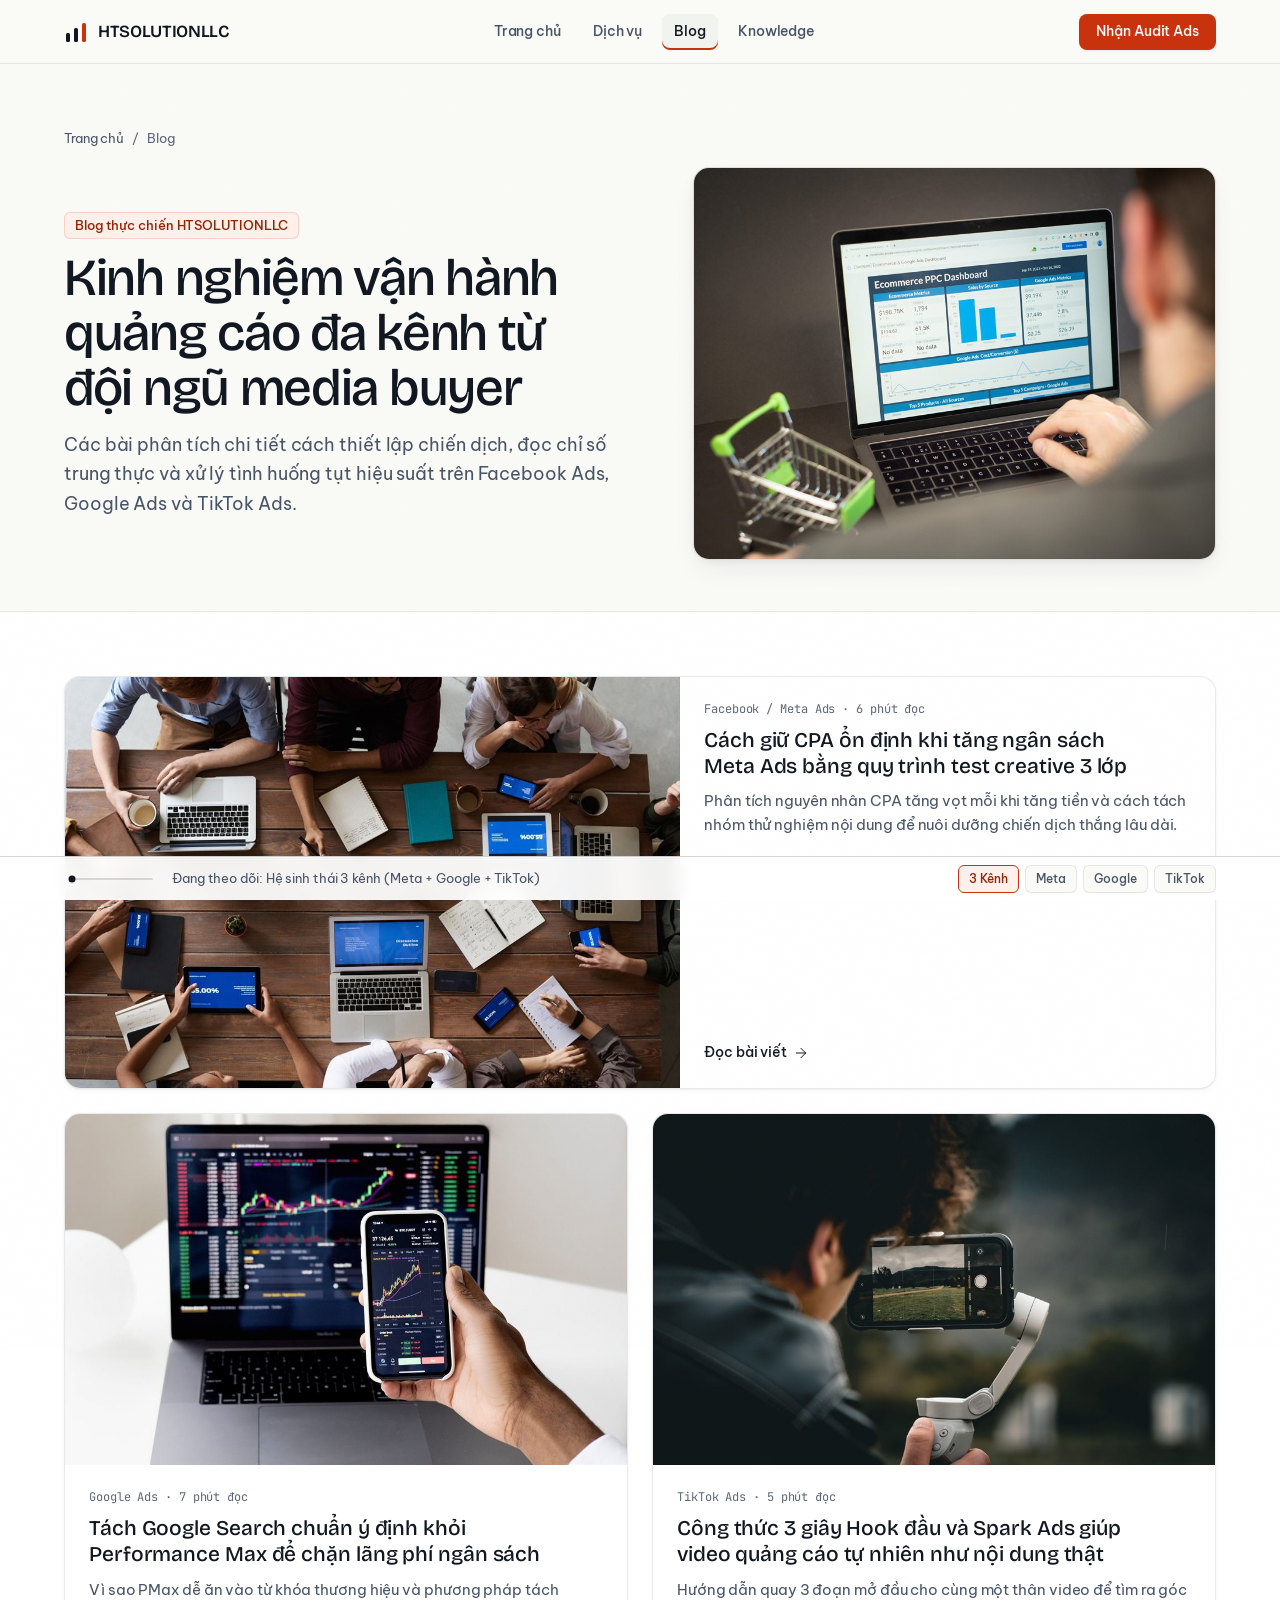
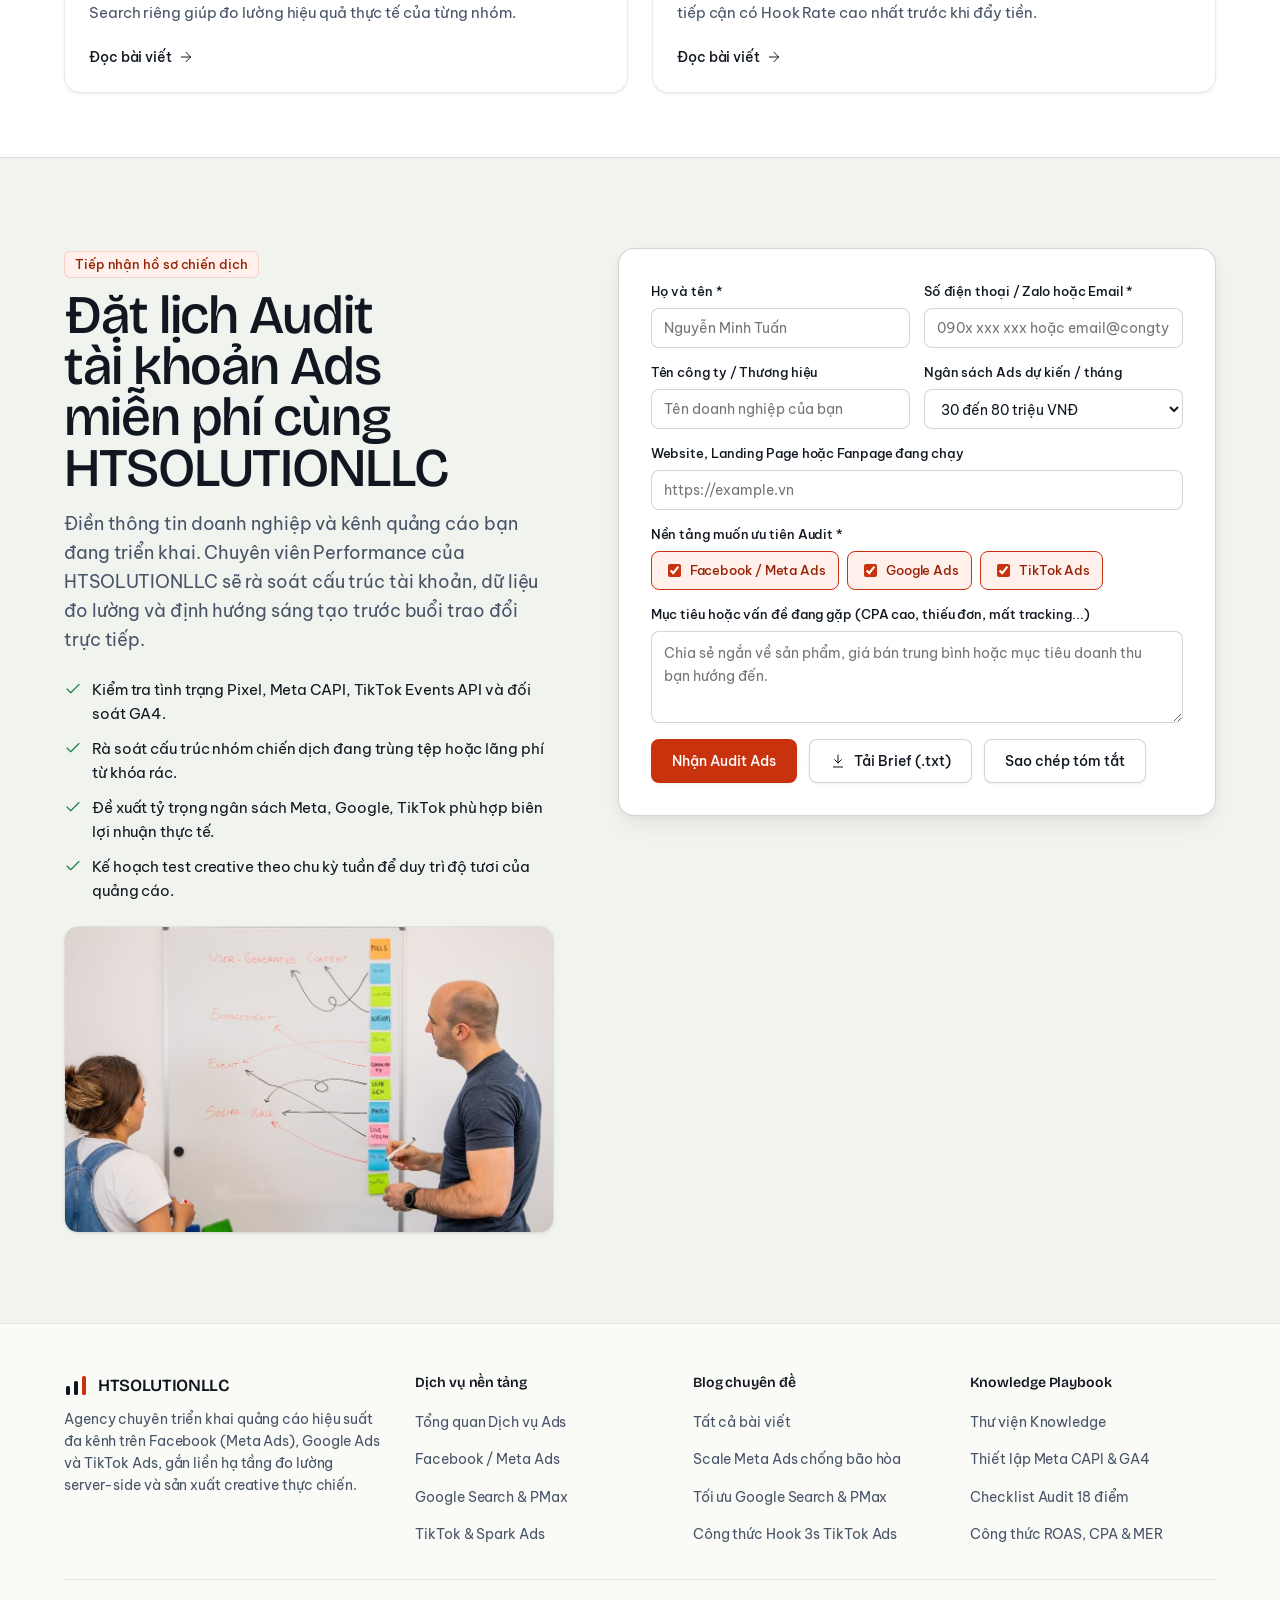
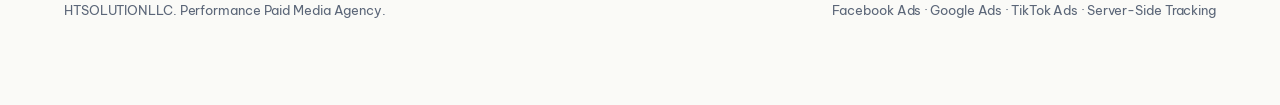
==== blog/index.html @ 50bec296 "htsolution" ====
<!doctype html>
<html lang="vi" data-root="..">
<head>
  <meta charset="utf-8">
  <meta name="viewport" content="width=device-width, initial-scale=1, viewport-fit=cover">
  <title>Blog Chiến Lược Facebook, Google & TikTok Ads | HTSOLUTIONLLC</title>
  <meta name="description" content="Bài viết thực chiến từ đội ngũ HTSOLUTIONLLC về scale Meta Ads, tối ưu Google Search/PMax và xây dựng video TikTok Ads.">
  <link rel="icon" href="data:image/svg+xml,<svg xmlns='http://www.w3.org/2000/svg' viewBox='0 0 32 32'><rect width='32' height='32' rx='7' fill='%23FAFAF7'/><rect x='6' y='17' width='4' height='9' rx='1.5' fill='%23101720'/><rect x='14' y='11' width='4' height='15' rx='1.5' fill='%23101720'/><rect x='22' y='6' width='4' height='20' rx='1.5' fill='%23C8330D'/></svg>">
  <link rel="preconnect" href="https://fonts.googleapis.com">
  <link rel="preconnect" href="https://fonts.gstatic.com" crossorigin>
  <link href="https://fonts.googleapis.com/css2?family=Be+Vietnam+Pro:wght@400;500;600&family=Bricolage+Grotesque:wght@500;600&family=JetBrains+Mono:wght@400;500&display=swap" rel="stylesheet">
  <link rel="stylesheet" href="../assets/css/scrollcraft.css">
  <link rel="stylesheet" href="../assets/css/site.css">
</head>
<body>

<span data-sc-progress aria-hidden="true"></span>
<div class="sc-grain" aria-hidden="true"></div>

<header class="ht-nav">
  <div class="ht-nav__inner">
    <a class="ht-brand" href="../index.html">
      <svg class="ht-brand__mark" viewBox="0 0 24 24" fill="none" aria-hidden="true">
        <rect x="2" y="13" width="4" height="9" rx="1.5" fill="#101720"/>
        <rect x="10" y="8" width="4" height="14" rx="1.5" fill="#101720"/>
        <rect x="18" y="3" width="4" height="19" rx="1.5" fill="#C8330D"/>
      </svg>
      <span>HTSOLUTIONLLC</span>
    </a>

    <nav aria-label="Điều hướng chính">
      <ul class="ht-nav__links">
        <li><a class="ht-nav__link" href="../index.html">Trang chủ</a></li>
        <li><a class="ht-nav__link" href="../dich-vu/index.html">Dịch vụ</a></li>
        <li><a class="ht-nav__link" href="../blog/index.html" aria-current="page">Blog</a></li>
        <li><a class="ht-nav__link" href="../knowledge/index.html">Knowledge</a></li>
      </ul>
    </nav>

    <div class="ht-nav__actions">
      <a class="ht-btn ht-btn--primary ht-btn--sm" href="#lead-form">Nhận Audit Ads</a>
      <button type="button" class="ht-nav__toggle" aria-label="Mở menu điều hướng" aria-expanded="false" aria-controls="ht-mobile-drawer">
        <svg width="18" height="18" viewBox="0 0 24 24" fill="none" stroke="currentColor" stroke-width="1.5" stroke-linecap="round" stroke-linejoin="round" aria-hidden="true"><path d="M4 7h16"/><path d="M4 12h16"/><path d="M4 17h16"/></svg>
      </button>
    </div>
  </div>
</header>

<div id="ht-mobile-drawer" class="ht-mobile-drawer" aria-label="Menu di động">
  <ul class="ht-mobile-drawer__list">
    <li><a href="../index.html">Trang chủ</a></li>
      <li><a href="../dich-vu/index.html">Dịch vụ</a></li>
      <li><a href="../blog/index.html" aria-current="page">Blog</a></li>
      <li><a href="../knowledge/index.html">Knowledge</a></li>
  </ul>
  <a class="ht-btn ht-btn--primary" style="width:100%" href="#lead-form">Nhận Audit Ads</a>
</div>
<main id="top">

  <section class="ht-sub-hero">
    <div class="sc-wrap">
      <nav class="ht-breadcrumbs" aria-label="Breadcrumb">
        <a href="../index.html">Trang chủ</a>
        <span>/</span>
        <span>Blog</span>
      </nav>
      <div class="ht-sub-hero__grid">
        <div>
          <span class="ht-kicker">Blog thực chiến HTSOLUTIONLLC</span>
          <h1>Kinh nghiệm vận hành quảng cáo đa kênh từ đội ngũ media buyer</h1>
          <p class="sc-body">
            Các bài phân tích chi tiết cách thiết lập chiến dịch, đọc chỉ số trung thực và xử lý tình huống tụt hiệu suất trên Facebook Ads, Google Ads và TikTok Ads.
          </p>
        </div>
        <div class="ht-figure__frame">
          <img src="../assets/images/ecommerce-growth.jpg" width="1000" height="667" alt="Góc nhìn qua vai chuyên viên đang xem báo cáo Ecommerce PPC Dashboard trên laptop cạnh mô hình xe đẩy" >
        </div>
      </div>
    </div>
  </section>

  <section class="ht-article-wrap">
    <div class="sc-wrap">
      <div class="ht-hub-grid" data-sc-in>
        <a class="ht-hub-card ht-hub-card--wide" href="../blog/scale-meta-ads-chong-bao-hoa-creative/index.html">
          <div class="ht-hub-card__media"><img src="../assets/images/blog-meta-scale.jpg" width="1000" height="668" alt="Góc nhìn từ trên cao đội ngũ digital marketing làm việc trên laptop, máy tính bảng và điện thoại" loading="lazy"></div>
          <div class="ht-hub-card__body">
            <span class="ht-meta">Facebook / Meta Ads · 6 phút đọc</span>
            <h2>Cách giữ CPA ổn định khi tăng ngân sách Meta Ads bằng quy trình test creative 3 lớp</h2>
            <p>Phân tích nguyên nhân CPA tăng vọt mỗi khi tăng tiền và cách tách nhóm thử nghiệm nội dung để nuôi dưỡng chiến dịch thắng lâu dài.</p>
            <span class="ht-rail__go">Đọc bài viết <svg width="16" height="16" viewBox="0 0 24 24" fill="none" stroke="currentColor" stroke-width="1.5" stroke-linecap="round" stroke-linejoin="round" aria-hidden="true"><path d="M5 12h14"/><path d="m12 5 7 7-7 7"/></svg></span>
          </div>
        </a>

        <a class="ht-hub-card" href="../blog/toi-uu-google-search-pmax-cho-doanh-nghiep/index.html">
          <div class="ht-hub-card__media"><img src="../assets/images/blog-google-pmax.jpg" width="1000" height="632" alt="Bàn làm việc trắng với MacBook Pro và điện thoại hiển thị đồng bộ biểu đồ hiệu suất" loading="lazy"></div>
          <div class="ht-hub-card__body">
            <span class="ht-meta">Google Ads · 7 phút đọc</span>
            <h3>Tách Google Search chuẩn ý định khỏi Performance Max để chặn lãng phí ngân sách</h3>
            <p>Vì sao PMax dễ ăn vào từ khóa thương hiệu và phương pháp tách Search riêng giúp đo lường hiệu quả thực tế của từng nhóm.</p>
            <span class="ht-rail__go">Đọc bài viết <svg width="16" height="16" viewBox="0 0 24 24" fill="none" stroke="currentColor" stroke-width="1.5" stroke-linecap="round" stroke-linejoin="round" aria-hidden="true"><path d="M5 12h14"/><path d="m12 5 7 7-7 7"/></svg></span>
          </div>
        </a>

        <a class="ht-hub-card" href="../blog/tiktok-ads-3-giay-hook-va-spark-ads/index.html">
          <div class="ht-hub-card__media"><img src="../assets/images/blog-tiktok-hook.jpg" width="1000" height="563" alt="Cảnh quay cận qua vai nhà sáng tạo đang ghi hình bằng điện thoại gắn trên gimbal cầm tay" loading="lazy"></div>
          <div class="ht-hub-card__body">
            <span class="ht-meta">TikTok Ads · 5 phút đọc</span>
            <h3>Công thức 3 giây Hook đầu và Spark Ads giúp video quảng cáo tự nhiên như nội dung thật</h3>
            <p>Hướng dẫn quay 3 đoạn mở đầu cho cùng một thân video để tìm ra góc tiếp cận có Hook Rate cao nhất trước khi đẩy tiền.</p>
            <span class="ht-rail__go">Đọc bài viết <svg width="16" height="16" viewBox="0 0 24 24" fill="none" stroke="currentColor" stroke-width="1.5" stroke-linecap="round" stroke-linejoin="round" aria-hidden="true"><path d="M5 12h14"/><path d="m12 5 7 7-7 7"/></svg></span>
          </div>
        </a>
      </div>
    </div>
  </section>

<section id="lead-form" class="ht-lead-section">
  <div class="sc-wrap ht-lead-grid">
    <div data-sc-in>
      <span class="ht-kicker">Tiếp nhận hồ sơ chiến dịch</span>
      <h2 class="sc-display sc-display--md" style="margin-top:12px;">Đặt lịch Audit tài khoản Ads miễn phí cùng HTSOLUTIONLLC</h2>
      <p class="sc-body" style="margin-top:14px;">
        Điền thông tin doanh nghiệp và kênh quảng cáo bạn đang triển khai. Chuyên viên Performance của HTSOLUTIONLLC sẽ rà soát cấu trúc tài khoản, dữ liệu đo lường và định hướng sáng tạo trước buổi trao đổi trực tiếp.
      </p>

      <ul class="ht-lead-checklist">
        <li><svg width="18" height="18" viewBox="0 0 24 24" fill="none" stroke="currentColor" stroke-width="1.5" stroke-linecap="round" stroke-linejoin="round" aria-hidden="true"><path d="M20 6 9 17l-5-5"/></svg><span>Kiểm tra tình trạng Pixel, Meta CAPI, TikTok Events API và đối soát GA4.</span></li>
        <li><svg width="18" height="18" viewBox="0 0 24 24" fill="none" stroke="currentColor" stroke-width="1.5" stroke-linecap="round" stroke-linejoin="round" aria-hidden="true"><path d="M20 6 9 17l-5-5"/></svg><span>Rà soát cấu trúc nhóm chiến dịch đang trùng tệp hoặc lãng phí từ khóa rác.</span></li>
        <li><svg width="18" height="18" viewBox="0 0 24 24" fill="none" stroke="currentColor" stroke-width="1.5" stroke-linecap="round" stroke-linejoin="round" aria-hidden="true"><path d="M20 6 9 17l-5-5"/></svg><span>Đề xuất tỷ trọng ngân sách Meta, Google, TikTok phù hợp biên lợi nhuận thực tế.</span></li>
        <li><svg width="18" height="18" viewBox="0 0 24 24" fill="none" stroke="currentColor" stroke-width="1.5" stroke-linecap="round" stroke-linejoin="round" aria-hidden="true"><path d="M20 6 9 17l-5-5"/></svg><span>Kế hoạch test creative theo chu kỳ tuần để duy trì độ tươi của quảng cáo.</span></li>
      </ul>

      <figure class="ht-lead-photo" style="margin:0;">
        <img src="../assets/images/strategy-whiteboard.jpg" width="1000" height="667" alt="Hai chiến lược gia đang sắp xếp phễu nội dung và quy trình mạng xã hội bằng giấy ghi chú trên bảng trắng" loading="lazy">
      </figure>
    </div>

    <div class="ht-form-card" data-sc-in>
      <form id="ht-lead-form-el" action="#lead-form" method="POST" novalidate>
        <div class="ht-form-grid">
          <div class="ht-field">
            <label for="lead-name">Họ và tên *</label>
            <input class="ht-input" id="lead-name" name="name" type="text" autocomplete="name" required placeholder="Nguyễn Minh Tuấn">
          </div>
          <div class="ht-field">
            <label for="lead-contact">Số điện thoại / Zalo hoặc Email *</label>
            <input class="ht-input" id="lead-contact" name="contact" type="text" required placeholder="090x xxx xxx hoặc email@congty.vn">
          </div>
          <div class="ht-field">
            <label for="lead-company">Tên công ty / Thương hiệu</label>
            <input class="ht-input" id="lead-company" name="company" type="text" autocomplete="organization" placeholder="Tên doanh nghiệp của bạn">
          </div>
          <div class="ht-field">
            <label for="lead-budget">Ngân sách Ads dự kiến / tháng</label>
            <select class="ht-select" id="lead-budget" name="budget">
              <option value="15-30">15 đến 30 triệu VNĐ</option>
              <option value="30-80" selected>30 đến 80 triệu VNĐ</option>
              <option value="80-200">80 đến 200 triệu VNĐ</option>
              <option value="200+">Trên 200 triệu VNĐ</option>
            </select>
          </div>
          <div class="ht-field ht-form-full">
            <label for="lead-url">Website, Landing Page hoặc Fanpage đang chạy</label>
            <input class="ht-input" id="lead-url" name="url" type="url" placeholder="https://example.vn">
          </div>
          <div class="ht-field ht-form-full">
            <label>Nền tảng muốn ưu tiên Audit *</label>
            <div class="ht-check-group">
              <label class="ht-chip-check"><input type="checkbox" name="channels" value="meta" checked> Facebook / Meta Ads</label>
              <label class="ht-chip-check"><input type="checkbox" name="channels" value="google" checked> Google Ads</label>
              <label class="ht-chip-check"><input type="checkbox" name="channels" value="tiktok" checked> TikTok Ads</label>
            </div>
          </div>
          <div class="ht-field ht-form-full">
            <label for="lead-notes">Mục tiêu hoặc vấn đề đang gặp (CPA cao, thiếu đơn, mất tracking...)</label>
            <textarea class="ht-textarea" id="lead-notes" name="notes" placeholder="Chia sẻ ngắn về sản phẩm, giá bán trung bình hoặc mục tiêu doanh thu bạn hướng đến."></textarea>
          </div>
        </div>

        <div class="ht-form-actions">
          <button type="submit" class="ht-btn ht-btn--primary">Nhận Audit Ads</button>
          <button type="button" id="ht-download-brief" class="ht-btn ht-btn--secondary" hidden><svg width="16" height="16" viewBox="0 0 24 24" fill="none" stroke="currentColor" stroke-width="1.5" stroke-linecap="round" stroke-linejoin="round" aria-hidden="true"><path d="M12 3v12"/><path d="m7 10 5 5 5-5"/><path d="M5 21h14"/></svg> Tải Brief (.txt)</button>
          <button type="button" id="ht-copy-brief" class="ht-btn ht-btn--secondary" hidden>Sao chép tóm tắt</button>
        </div>

        <div id="ht-lead-status" class="ht-form-status" role="status" aria-live="polite"></div>
      </form>
    </div>
  </div>
</section>
</main>

<footer class="ht-footer">
  <div class="sc-wrap">
    <div class="ht-footer__grid">
      <div>
        <div class="ht-brand" style="margin-bottom:10px;">
          <svg class="ht-brand__mark" viewBox="0 0 24 24" fill="none" aria-hidden="true">
            <rect x="2" y="13" width="4" height="9" rx="1.5" fill="#101720"/>
            <rect x="10" y="8" width="4" height="14" rx="1.5" fill="#101720"/>
            <rect x="18" y="3" width="4" height="19" rx="1.5" fill="#C8330D"/>
          </svg>
          <span>HTSOLUTIONLLC</span>
        </div>
        <p class="sc-body" style="font-size:13.5px;">
          Agency chuyên triển khai quảng cáo hiệu suất đa kênh trên Facebook (Meta Ads), Google Ads và TikTok Ads, gắn liền hạ tầng đo lường server-side và sản xuất creative thực chiến.
        </p>
      </div>

      <div>
        <h4>Dịch vụ nền tảng</h4>
        <ul>
          <li><a href="../dich-vu/index.html">Tổng quan Dịch vụ Ads</a></li>
          <li><a href="../dich-vu/facebook-ads/index.html">Facebook / Meta Ads</a></li>
          <li><a href="../dich-vu/google-ads/index.html">Google Search &amp; PMax</a></li>
          <li><a href="../dich-vu/tiktok-ads/index.html">TikTok &amp; Spark Ads</a></li>
        </ul>
      </div>

      <div>
        <h4>Blog chuyên đề</h4>
        <ul>
          <li><a href="../blog/index.html">Tất cả bài viết</a></li>
          <li><a href="../blog/scale-meta-ads-chong-bao-hoa-creative/index.html">Scale Meta Ads chống bão hòa</a></li>
          <li><a href="../blog/toi-uu-google-search-pmax-cho-doanh-nghiep/index.html">Tối ưu Google Search &amp; PMax</a></li>
          <li><a href="../blog/tiktok-ads-3-giay-hook-va-spark-ads/index.html">Công thức Hook 3s TikTok Ads</a></li>
        </ul>
      </div>

      <div>
        <h4>Knowledge Playbook</h4>
        <ul>
          <li><a href="../knowledge/index.html">Thư viện Knowledge</a></li>
          <li><a href="../knowledge/huong-dan-meta-capi-va-ga4-server-side/index.html">Thiết lập Meta CAPI &amp; GA4</a></li>
          <li><a href="../knowledge/checklist-audit-tai-khoan-quang-cao-3-kenh/index.html">Checklist Audit 18 điểm</a></li>
          <li><a href="../knowledge/cong-thuc-tinh-roas-cpa-mer-truoc-khi-scale/index.html">Công thức ROAS, CPA &amp; MER</a></li>
        </ul>
      </div>
    </div>

    <div class="ht-footer__bottom">
      <span>HTSOLUTIONLLC. Performance Paid Media Agency.</span>
      <span>Facebook Ads · Google Ads · TikTok Ads · Server-Side Tracking</span>
    </div>
  </div>
</footer>

<aside class="ht-trace" aria-label="Thanh theo dõi kênh ưu tiên">
  <div class="ht-trace__inner">
    <div class="ht-trace__left">
      <svg class="ht-trace__svg" viewBox="0 0 96 20" fill="none" aria-hidden="true">
        <line x1="8" y1="10" x2="88" y2="10" stroke="rgba(16,23,32,0.14)" stroke-width="2" stroke-linecap="round"/>
        <path data-trace-path d="M8 10 Q 30 3, 48 10 T 88 10" stroke="#C8330D" stroke-width="2" fill="none" stroke-linecap="round"/>
        <circle data-trace-dot cx="8" cy="10" r="3.5" fill="#101720"/>
      </svg>
      <span class="ht-trace__status" data-trace-status>Đang theo dõi: Hệ sinh thái 3 kênh (Meta + Google + TikTok)</span>
    </div>
    <div class="ht-trace__pills" role="group" aria-label="Chọn kênh ưu tiên đồng bộ vào form">
      <button type="button" class="ht-trace__btn" data-trace-channel="all" aria-pressed="true">3 Kênh</button>
      <button type="button" class="ht-trace__btn" data-trace-channel="meta" aria-pressed="false">Meta</button>
      <button type="button" class="ht-trace__btn" data-trace-channel="google" aria-pressed="false">Google</button>
      <button type="button" class="ht-trace__btn" data-trace-channel="tiktok" aria-pressed="false">TikTok</button>
    </div>
  </div>
</aside>

<script src="../assets/js/scrollcraft.js"></script>
<script src="../assets/js/site.js"></script>
<script>ScrollCraft.mount(document.body);</script>
</body>
</html>
---- assets/css/scrollcraft.css ----
/* ============================================================================
   scrollcraft.css: the taste floor
   ----------------------------------------------------------------------------
   Two layers, and the split matters:

     TOKENS   what you override per brand. Colour roles, the type ramp, the
              spacing scale, elevation, motion. A brand is ~12 values.
     DEVICES  what the engine drives. Do not restyle these to taste; they are
              the mechanism. Style your own markup instead.

   Nothing here draws a "component". There are no card, badge, or pill classes,
   because a stylesheet that ships those is how every page built on it ends up
   with the same shapes. You get a floor and a vocabulary; the composition is
   yours.
   ========================================================================== */

/* ---------------------------------------------------------------- tokens -- */
:root {
  /* --- colour roles. Override these six and the page is rebranded. -------- */
  --sc-canvas:      #08090b;   /* the page ground. Drift interpolates this.   */
  --sc-surface:     #101217;   /* anything raised off the ground             */
  --sc-ink:         #f4f2ef;   /* primary text                               */
  --sc-ink-soft:    #9a9ba1;   /* secondary text. Tinted, never flat gray.   */
  --sc-accent:      #d8ff3e;   /* ONE accent. It owns a region, not confetti. */
  --sc-accent-ink:  #08090b;   /* text that sits on the accent               */

  --sc-hairline:    color-mix(in oklab, var(--sc-ink) 12%, transparent);
  --sc-hairline-strong: color-mix(in oklab, var(--sc-ink) 22%, transparent);

  /* --- type. Two families max. Display carries voice, text carries prose. - */
  --sc-font-display: "Instrument Sans", "Geist", system-ui, sans-serif;
  --sc-font-text:    "Geist", system-ui, sans-serif;
  --sc-font-mono:    "Geist Mono", ui-monospace, monospace;

  /* Fluid ramp. Tracking tightens as size grows because a face set at 6rem
     with 0 tracking reads loose; this is optical correction, not decoration. */
  --sc-t-xs:   clamp(0.75rem, 0.72rem + 0.15vw, 0.82rem);
  --sc-t-sm:   clamp(0.875rem, 0.84rem + 0.18vw, 0.95rem);
  --sc-t-base: clamp(1rem, 0.96rem + 0.22vw, 1.125rem);
  --sc-t-lg:   clamp(1.2rem, 1.1rem + 0.5vw, 1.5rem);
  --sc-t-xl:   clamp(1.6rem, 1.35rem + 1.2vw, 2.25rem);
  --sc-t-2xl:  clamp(2.1rem, 1.6rem + 2.4vw, 3.4rem);
  --sc-t-3xl:  clamp(2.8rem, 1.9rem + 4.2vw, 5rem);
  --sc-t-4xl:  clamp(3.4rem, 1.9rem + 6.6vw, 7.5rem);

  --sc-track-tight:  -0.035em;
  --sc-track-snug:   -0.02em;
  --sc-track-normal: -0.005em;
  --sc-track-wide:    0.08em;

  --sc-leading-none: 0.94;
  --sc-leading-tight: 1.06;
  --sc-leading-body: 1.62;

  --sc-measure: 62ch;

  /* --- space. 4px base: the useful middle steps an 8-only scale misses. --- */
  --sc-1: 0.25rem;  --sc-2: 0.5rem;   --sc-3: 0.75rem;  --sc-4: 1rem;
  --sc-5: 1.5rem;   --sc-6: 2rem;     --sc-7: 3rem;     --sc-8: 4rem;
  --sc-9: 6rem;     --sc-10: 8rem;    --sc-11: 12rem;

  /* Section rhythm is fluid so a phone doesn't inherit desktop air. */
  --sc-section: clamp(4.5rem, 9vw, 11rem);
  --sc-gutter:  clamp(1.25rem, 5vw, 5.5rem);
  --sc-maxw:    82rem;

  /* --- radius. Pick one scale for the page and hold it. ------------------- */
  --sc-r-sm: 6px;  --sc-r-md: 12px;  --sc-r-lg: 20px;  --sc-r-pill: 999px;

  /* --- elevation. Every shadow has an offset AND a soft blur, and is tinted
         to the canvas hue. A zero-offset coloured halo is decoration, not
         depth, so there isn't one here. ---------------------------------- */
  --sc-shadow-color: 220 40% 2%;
  --sc-e1: 0 1px 2px hsl(var(--sc-shadow-color) / 0.28),
           0 2px 6px -1px hsl(var(--sc-shadow-color) / 0.20);
  --sc-e2: 0 2px 4px hsl(var(--sc-shadow-color) / 0.24),
           0 8px 18px -4px hsl(var(--sc-shadow-color) / 0.30);
  --sc-e3: 0 4px 8px hsl(var(--sc-shadow-color) / 0.22),
           0 18px 40px -8px hsl(var(--sc-shadow-color) / 0.38),
           0 48px 90px -24px hsl(var(--sc-shadow-color) / 0.30);

  /* Edge light: a 1px top highlight sells a raised surface better than any
     amount of blur, because real raised things catch light on their lip. */
  --sc-edge: inset 0 1px 0 color-mix(in oklab, var(--sc-ink) 10%, transparent);

  /* --- motion. Built-in CSS easings are too weak for UI. ------------------ */
  --sc-ease-out:    cubic-bezier(0.23, 1, 0.32, 1);
  --sc-ease-in-out: cubic-bezier(0.77, 0, 0.175, 1);
  --sc-ease-drawer: cubic-bezier(0.32, 0.72, 0, 1);
  --sc-d-fast: 160ms;  --sc-d-base: 240ms;  --sc-d-slow: 420ms;

  --sc-z-stage: 1; --sc-z-copy: 20; --sc-z-chrome: 60;
}

/* --------------------------------------------------------------- reset -- */
*, *::before, *::after { box-sizing: border-box; }
html { -webkit-text-size-adjust: 100%; scroll-behavior: smooth; }
@media (prefers-reduced-motion: reduce) { html { scroll-behavior: auto; } }

body {
  margin: 0;
  background: var(--sc-canvas);
  color: var(--sc-ink);
  font-family: var(--sc-font-text);
  font-size: var(--sc-t-base);
  line-height: var(--sc-leading-body);
  letter-spacing: var(--sc-track-normal);
  -webkit-font-smoothing: antialiased;
  text-rendering: optimizeLegibility;
  font-synthesis-weight: none;
  overflow-x: clip;
}
img, video, canvas, svg { display: block; max-width: 100%; }
button, input, select, textarea { font: inherit; color: inherit; }

/* ------------------------------------------------- the browser surfaces --
   The parts you did not draw still carry the design. Selection, caret, focus
   ring, scrollbar and tabular numerals all ship with defaults that belong to no
   design system. Theming them is the cheapest signal that a page was built
   rather than assembled, and it is the step that gets skipped most reliably. */
::selection { background: var(--sc-accent); color: var(--sc-accent-ink); }
:root { caret-color: var(--sc-accent); accent-color: var(--sc-accent); }
:focus-visible {
  outline: 2px solid var(--sc-accent);
  outline-offset: 3px;
  border-radius: var(--sc-r-sm);
}
:where(a) { color: inherit; text-decoration-thickness: 1px; text-underline-offset: 0.22em; }
@supports (scrollbar-color: auto) {
  html { scrollbar-color: color-mix(in oklab, var(--sc-ink) 26%, transparent) transparent; scrollbar-width: thin; }
}
:where(table, .sc-nums, [data-sc-count]) { font-variant-numeric: tabular-nums; }

/* ----------------------------------------------------------- typography -- */
.sc-display {
  font-family: var(--sc-font-display);
  font-weight: 500;
  line-height: var(--sc-leading-none);
  letter-spacing: var(--sc-track-tight);
  text-wrap: balance;
  margin: 0;
}
.sc-display--xl { font-size: var(--sc-t-4xl); }
.sc-display--lg { font-size: var(--sc-t-3xl); }
.sc-display--md { font-size: var(--sc-t-2xl); letter-spacing: var(--sc-track-snug); }
.sc-lede {
  font-size: var(--sc-t-lg);
  line-height: 1.44;
  letter-spacing: var(--sc-track-snug);
  color: var(--sc-ink);
  max-width: 46ch;
  text-wrap: pretty;
  margin: 0;
}
.sc-body { max-width: var(--sc-measure); color: var(--sc-ink-soft); text-wrap: pretty; margin: 0; }
.sc-label {
  font-family: var(--sc-font-mono);
  font-size: var(--sc-t-xs);
  letter-spacing: var(--sc-track-wide);
  text-transform: uppercase;
  color: var(--sc-ink-soft);
}

/* ---------------------------------------------------------------- layout -- */
.sc-wrap { width: 100%; max-width: var(--sc-maxw); margin-inline: auto; padding-inline: var(--sc-gutter); }
.sc-section { padding-block: var(--sc-section); }
/* More space above a heading than below it: the gap belongs to the boundary,
   not to the pair. */
.sc-stack > * + * { margin-top: var(--sc-4); }
.sc-stack > :is(h1,h2,h3) { margin-top: var(--sc-7); }
.sc-stack > :is(h1,h2,h3):first-child { margin-top: 0; }
.sc-rule { height: 1px; border: 0; background: var(--sc-hairline); margin: 0; }

/* =============================================================== DEVICES ==
   Driven by the engine. Restyle your own markup, not these.                */

.sc-act--pinned { position: relative; }
.sc-stage {
  position: sticky; top: 0;
  height: 100vh; height: 100svh;
  overflow: clip;
  z-index: var(--sc-z-stage);
}

/* scrub / sequence media */
.sc-stage :is(video[data-sc-scrub], canvas[data-sc-sequence], .sc-stage__poster) {
  position: absolute; inset: 0;
  width: 100%; height: 100%;
  object-fit: cover;
}
video[data-sc-scrub] { opacity: 0; transition: opacity 380ms var(--sc-ease-out); }
.sc-has-clip video[data-sc-scrub] { opacity: 1; }
/* The poster is a live frame-holder, not a placeholder: it stays up until a
   real video frame has painted, which is what stops the blank-stage flash. */
.sc-stage__poster { z-index: 0; transition: opacity 380ms var(--sc-ease-out); }
.sc-has-clip .sc-stage__poster { opacity: 0; }

/* A scrim only where text sits. A full-frame darkening layer flattens the
   image everywhere to fix contrast in one corner. */
.sc-scrim {
  position: absolute; inset: 0; pointer-events: none; z-index: 1;
  background: linear-gradient(
    var(--sc-scrim-angle, 180deg),
    color-mix(in oklab, var(--sc-canvas) var(--sc-scrim-a, 78%), transparent) 0%,
    color-mix(in oklab, var(--sc-canvas) 30%, transparent) 42%,
    transparent 68%);
}
/* Point the scrim at the copy. A scrim gradient that darkens the top while the
   copy sits at the bottom fixes contrast nowhere and flattens the image
   everywhere, which is the most common way text-over-video goes wrong. */
.sc-scrim--bottom { --sc-scrim-angle: 0deg; }
.sc-scrim--left   { --sc-scrim-angle: 90deg; }
.sc-scrim--right  { --sc-scrim-angle: 270deg; }

/* Corner scrims, for copy anchored to a corner. An edge gradient has to darken
   a whole band across the frame to cover one corner; a corner gradient puts the
   density where the text is and leaves the rest of the image alone. Pair with
   .sc-copy--lead / .sc-copy--trail. */
.sc-scrim--lead {
  background: linear-gradient(to top right,
    color-mix(in oklab, var(--sc-canvas) 94%, transparent) 0%,
    color-mix(in oklab, var(--sc-canvas) 72%, transparent) 30%,
    color-mix(in oklab, var(--sc-canvas) 30%, transparent) 52%,
    transparent 72%);
}
.sc-scrim--trail {
  background: linear-gradient(to top left,
    color-mix(in oklab, var(--sc-canvas) 94%, transparent) 0%,
    color-mix(in oklab, var(--sc-canvas) 72%, transparent) 30%,
    color-mix(in oklab, var(--sc-canvas) 30%, transparent) 52%,
    transparent 72%);
}
/* A band across the bottom, for copy that spans the full width of the frame.
   That is what both corner anchors become below 860px, and it is also the right
   shape whenever the copy block is wider than a corner. */
.sc-scrim--band {
  background: linear-gradient(to top,
    color-mix(in oklab, var(--sc-canvas) 94%, transparent) 0%,
    color-mix(in oklab, var(--sc-canvas) 74%, transparent) 22%,
    color-mix(in oklab, var(--sc-canvas) 30%, transparent) 42%,
    transparent 58%);
}
.sc-scrim--vignette {
  background: radial-gradient(120% 90% at 50% 45%, transparent 40%,
              color-mix(in oklab, var(--sc-canvas) 70%, transparent) 100%);
}

/* copy over a stage.
   max-width is in rem, never ch. A `ch` on this container resolves against the
   CONTAINER's font-size (body size), not the display size of the heading inside
   it, so `max-width: 20ch` here silently produces a ~180px column and wraps a
   hero headline to six lines. Set a ch measure on the text element itself. */
.sc-copy {
  position: absolute; z-index: var(--sc-z-copy);
  inset-inline: var(--sc-gutter);
  max-width: min(46rem, 76vw);
  will-change: opacity, transform;
}
.sc-copy--lead   { left: var(--sc-gutter); bottom: clamp(3rem, 12vh, 9rem); }
/* inset-inline FIRST. It is the shorthand for left+right, so declaring it after
   `left: 50%` resets left to auto and the block drifts off the left edge. */
.sc-copy--center { inset-inline: auto; left: 50%; top: 50%; translate: -50% -50%; text-align: center; }
.sc-copy--trail  { inset-inline: auto; right: var(--sc-gutter); bottom: clamp(3rem, 12vh, 9rem); text-align: right; }

/* cue defaults: the engine writes opacity/transform inline, these are the
   pre-paint state so nothing flashes before the first read() */
[data-sc-cue] { opacity: 0; will-change: opacity, transform; }
.sc-ready [data-sc-cue] { transition: none; }

/* kinetic split */
.sc-split { display: inline-block; overflow: hidden; vertical-align: top; }
/* Descenders live below the baseline; a line mask clipped to the line box eats
   the tails off g, y, p, j. The padding buys them room back. */
.sc-split--line { display: block; padding-bottom: 0.14em; margin-bottom: -0.14em; }
.sc-split__i { display: inline-block; will-change: transform, opacity; }
.sc-is-split { opacity: 1 !important; }

/* horizontal rail */
[data-sc-pan] { display: flex; will-change: transform; }

/* reveal + parallax */
[data-sc-reveal] { will-change: clip-path; }
[data-sc-parallax] { will-change: transform; }

/* flow reveal (fires once) */
[data-sc-in], [data-sc-stagger] > * {
  opacity: 0;
  transform: translate3d(0, 14px, 0);
  transition: opacity 620ms var(--sc-ease-out), transform 620ms var(--sc-ease-out);
}
[data-sc-in].sc-in, [data-sc-stagger] > .sc-in { opacity: 1; transform: none; }

/* pointer devices */
[data-sc-tilt] { transform-style: preserve-3d; will-change: transform; }
[data-sc-magnet] { will-change: transform; }
/* isolation always; position only if nothing more specific already set it.
   Written with :where() (zero specificity) on purpose: a plain `position:
   relative` here has the same weight as `.sc-stage` and, being later in the
   file, silently wins. A stage carrying both attributes then stops being
   sticky and the whole act scrolls away instead of pinning. */
[data-sc-spotlight] { isolation: isolate; }
:where([data-sc-spotlight]) { position: relative; }
[data-sc-spotlight]::after {
  content: ""; position: absolute; inset: 0; pointer-events: none; z-index: 2;
  background: radial-gradient(
    28rem 28rem at calc(var(--sc-mx, 0.5) * 100%) calc(var(--sc-my, 0.5) * 100%),
    color-mix(in oklab, var(--sc-accent) 16%, transparent), transparent 70%);
  opacity: 0; transition: opacity var(--sc-d-slow) var(--sc-ease-out);
}
[data-sc-spotlight]:hover::after { opacity: 1; }

/* =========================================================== WORLDFLIGHT ==
   One fixed stage for the whole page. The only thing in document flow is the
   spacer, and it is empty. If you find yourself adding a section here, you want
   act mode instead: the moment a real block scrolls past the fixed stage, the
   page has a seam again and the whole point is gone.                        */

[data-sc-mode="worldflight"] { position: relative; }

.sc-world {
  position: fixed; inset: 0;
  overflow: clip;
  z-index: var(--sc-z-stage);
  background: var(--sc-canvas);
}

/* Every leg is mounted for the life of the page and stacked in the same box.
   The engine owns opacity, visibility and z-index here; do not set them. */
.sc-world__seg {
  position: absolute; inset: 0;
  opacity: 0;
  will-change: opacity;
}
.sc-world__seg > :is(video, img, canvas) {
  position: absolute; inset: 0;
  width: 100%; height: 100%;
  object-fit: cover;
}
/* The poster is the frame-holder AND the first camera move: the engine pushes
   it in slowly until a real decoded frame is available to replace it. */
.sc-world__poster {
  z-index: 0;
  transform-origin: 50% 50%;
  transition: opacity 420ms var(--sc-ease-out);
}
.sc-world__seg > video { z-index: 1; }
.sc-world__seg.sc-has-clip .sc-world__poster { opacity: 0; }
/* The act stylesheet lights a clip through its ancestor act. A worldflight leg
   has no act, so match the class the engine also writes on the clip itself. */
video[data-sc-scrub].sc-has-clip { opacity: 1; }

/* The copy layer is fixed too, and inert by default: the engine hands
   pointer-events back to a block only while it is actually legible. */
.sc-world__copy {
  position: fixed; inset: 0;
  z-index: var(--sc-z-copy);
  pointer-events: none;
}
.sc-world__scrim { position: absolute; inset: 0; pointer-events: none; z-index: 0; }
[data-sc-copy] {
  opacity: 0;
  pointer-events: none;
  will-change: opacity, transform;
}
.sc-ready [data-sc-copy] { transition: none; }

/* The track. Empty on purpose. */
.sc-world__spacer { pointer-events: none; }

/* scroll progress */
[data-sc-progress] {
  position: fixed; inset: 0 0 auto 0; height: 2px; z-index: var(--sc-z-chrome);
  background: var(--sc-accent); transform-origin: 0 50%; transform: scaleX(0);
  will-change: transform;
}

/* ----------------------------------------------------------- atmosphere --
   Depth is not only shadow. Grain keeps a flat dark ground from banding, and
   it is the difference between "a dark page" and "a lit room". */
.sc-grain { position: fixed; inset: 0; pointer-events: none; z-index: 3; opacity: 0.045; }
.sc-grain::before {
  content: ""; position: absolute; inset: -50%;
  background-image: url("data:image/svg+xml;utf8,<svg xmlns='http://www.w3.org/2000/svg' width='140' height='140'><filter id='n'><feTurbulence type='fractalNoise' baseFrequency='0.85' numOctaves='3'/></filter><rect width='140' height='140' filter='url(%23n)'/></svg>");
}

/* -------------------------------------------------------- reduced motion -- */
@media (prefers-reduced-motion: reduce) {
  /* Fewer and gentler, not zero. Opacity still carries the reveal so the page
     is comprehensible; every position change is dropped. */
  [data-sc-in], [data-sc-stagger] > * { transform: none; transition-duration: 220ms; }
  [data-sc-parallax], [data-sc-pan], .sc-split__i { transform: none !important; }
  /* A wipe is a position change too. Show reveal content settled. */
  [data-sc-reveal] { clip-path: none !important; }
  /* A rail's transform IS its navigation, not decoration. Zeroing it the way
     parallax and kinetic type are zeroed parks the act on its first screenful
     and makes everything past the fold unreachable: a device degrading into
     missing content. Hand the travel back to the reader as an ordinary scroll
     region instead, so the same items are all still gettable without motion.
     A build that would rather re-lay the rail out as a grid can still do that;
     this is the floor, not the ceiling. */
  [data-sc-act="pan"] .sc-stage,
  [data-sc-act="pan"] [data-sc-stage] {
    overflow-x: auto; overflow-y: hidden;
    overscroll-behavior-x: contain;
    scroll-snap-type: x proximity;
  }
  [data-sc-pan] > * { scroll-snap-align: center; }
  [data-sc-spotlight]::after { display: none; }
  /* A worldflight keeps its whole story here. No clip is ever fetched, so the
     posters are the film, and they cross-dissolve through exactly the same
     seams at exactly the same scroll positions. The push-in and the copy drift
     are the only things that go. */
  .sc-world__poster, [data-sc-copy] { transform: none !important; }
}

/* --------------------------------------------------------------- mobile -- */
@media (max-width: 860px) {
  .sc-copy { inset-inline: var(--sc-gutter); max-width: none; }
  .sc-copy--trail { text-align: left; }
  .sc-stage { height: 100svh; }
  /* .sc-copy--trail re-anchors to the left and spans the full width here, so a
     bottom-RIGHT corner gradient darkens the one corner the copy just left and
     guarantees a contrast failure over any bright clip. Point the density at
     the copy: the same band .sc-scrim--band paints. */
  .sc-scrim--trail {
    background: linear-gradient(to top,
      color-mix(in oklab, var(--sc-canvas) 94%, transparent) 0%,
      color-mix(in oklab, var(--sc-canvas) 74%, transparent) 22%,
      color-mix(in oklab, var(--sc-canvas) 30%, transparent) 42%,
      transparent 58%);
  }
}
---- assets/css/site.css ----
/* ============================================================================
   HTSOLUTIONLLC Design System & Layout Layer
   Light Daylight Studio Palette + Unslop Token Discipline + ScrollCraft Depth
   ============================================================================ */

:root {
  /* Light Daylight Alabaster Ramp */
  --sc-canvas:          #FAFAF7;
  --sc-surface:         #FFFFFF;
  --ht-surface-alt:     #F1F3EE;
  --ht-surface-raised:  #E7EAE3;

  --sc-ink:             #101720;
  --sc-ink-soft:        #475467;
  --ht-ink-muted:       #5B6678;

  /* Single vibrant signal accent (>= 5.1:1 contrast with white ink) */
  --sc-accent:          #C8330D;
  --sc-accent-hover:    #AE2B09;
  --sc-accent-ink:      #FFFFFF;
  --ht-accent-soft:     #FFF0EB;
  --ht-accent-ink-deep: #962205;

  /* Semantic toned channel markers (used only inside chart/channel legends) */
  --ht-positive:        #15803D;
  --ht-positive-bg:     #ECFDF3;

  --sc-hairline:        rgba(16, 23, 32, 0.09);
  --sc-hairline-strong: rgba(16, 23, 32, 0.18);

  --sc-font-display:    "Bricolage Grotesque", "Be Vietnam Pro", system-ui, sans-serif;
  --sc-font-text:       "Be Vietnam Pro", system-ui, sans-serif;
  --sc-font-mono:       "JetBrains Mono", ui-monospace, monospace;

  /* Light-ground shadow and edge light */
  --sc-shadow-color:    214 33% 10%;
  --sc-e1: 0 1px 2px hsl(var(--sc-shadow-color) / 0.05),
           0 2px 8px -2px hsl(var(--sc-shadow-color) / 0.04);
  --sc-e2: 0 2px 6px hsl(var(--sc-shadow-color) / 0.04),
           0 12px 26px -6px hsl(var(--sc-shadow-color) / 0.08);
  --sc-e3: 0 6px 14px hsl(var(--sc-shadow-color) / 0.05),
           0 22px 48px -14px hsl(var(--sc-shadow-color) / 0.11);
  --sc-edge: inset 0 1px 0 rgba(255, 255, 255, 0.85);

  --ht-nav-h: 64px;
  --ht-trace-h: 44px;
  --ht-ease: cubic-bezier(0.22, 1, 0.36, 1);
}

.sc-grain { opacity: 0.022; }

/* ---------------------------------------------------------- Typography -- */
h1, h2, h3, h4 {
  font-family: var(--sc-font-display);
  font-weight: 500;
  color: var(--sc-ink);
  text-wrap: balance;
  margin: 0;
}

.ht-kicker {
  display: inline-flex;
  align-items: center;
  gap: 8px;
  font-size: var(--sc-t-xs);
  font-weight: 500;
  color: var(--ht-accent-ink-deep);
  background: var(--ht-accent-soft);
  border: 1px solid rgba(200, 51, 13, 0.16);
  border-radius: 6px;
  padding: 4px 10px;
  line-height: 1.3;
}

.ht-meta {
  font-family: var(--sc-font-mono);
  font-size: 12px;
  line-height: 16px;
  font-weight: 400;
  color: var(--ht-ink-muted);
  font-variant-numeric: tabular-nums;
}

.ht-nums { font-variant-numeric: tabular-nums; }

/* ---------------------------------------------------------- Top Navigation -- */
.ht-nav {
  position: fixed;
  top: 0; left: 0; right: 0;
  height: var(--ht-nav-h);
  z-index: 70;
  background: rgba(250, 250, 247, 0.92);
  backdrop-filter: blur(10px);
  -webkit-backdrop-filter: blur(10px);
  border-bottom: 1px solid var(--sc-hairline);
}

.ht-nav__inner {
  height: 100%;
  max-width: var(--sc-maxw);
  margin-inline: auto;
  padding-inline: var(--sc-gutter);
  display: flex;
  align-items: center;
  justify-content: space-between;
  gap: 20px;
}

.ht-brand {
  display: inline-flex;
  align-items: center;
  gap: 10px;
  text-decoration: none;
  color: var(--sc-ink);
  font-family: var(--sc-font-display);
  font-weight: 600;
  font-size: 17px;
  letter-spacing: -0.02em;
  white-space: nowrap;
}

.ht-brand__mark {
  width: 24px;
  height: 24px;
  flex-shrink: 0;
}

.ht-nav__links {
  display: flex;
  align-items: center;
  gap: 8px;
  list-style: none;
  margin: 0;
  padding: 0;
}

.ht-nav__link {
  display: inline-flex;
  align-items: center;
  height: 36px;
  padding: 0 12px;
  border-radius: 8px;
  text-decoration: none;
  font-size: 14px;
  font-weight: 500;
  color: var(--sc-ink-soft);
  white-space: nowrap;
  transition: color 150ms var(--ht-ease), background-color 150ms var(--ht-ease);
}

@media (hover: hover) and (pointer: fine) {
  .ht-nav__link:hover {
    color: var(--sc-ink);
    background: var(--ht-surface-alt);
  }
}

.ht-nav__link[aria-current="page"] {
  color: var(--sc-ink);
  background: var(--ht-surface-alt);
  box-shadow: inset 0 -2px 0 var(--sc-accent);
}

.ht-nav__actions {
  display: flex;
  align-items: center;
  gap: 10px;
}

/* Buttons */
.ht-btn {
  display: inline-flex;
  align-items: center;
  justify-content: center;
  gap: 8px;
  height: 44px;
  padding: 0 20px;
  border-radius: 8px;
  font-size: 14px;
  font-weight: 500;
  line-height: 1;
  text-decoration: none;
  border: 1px solid transparent;
  cursor: pointer;
  white-space: nowrap;
  transition: background-color 140ms var(--ht-ease),
              border-color 140ms var(--ht-ease),
              color 140ms var(--ht-ease),
              transform 120ms var(--ht-ease);
}

.ht-btn:active { transform: scale(0.97); }

.ht-btn--sm {
  height: 36px;
  padding: 0 16px;
  font-size: 13.5px;
}

.ht-btn--primary {
  background: var(--sc-accent);
  color: var(--sc-accent-ink);
  box-shadow: var(--sc-e1);
}

@media (hover: hover) and (pointer: fine) {
  .ht-btn--primary:hover { background: var(--sc-accent-hover); }
}

.ht-btn--secondary {
  background: var(--sc-surface);
  color: var(--sc-ink);
  border-color: var(--sc-hairline-strong);
  box-shadow: var(--sc-e1);
}

@media (hover: hover) and (pointer: fine) {
  .ht-btn--secondary:hover { background: var(--ht-surface-alt); }
}

.ht-nav__toggle {
  display: none;
  width: 36px;
  height: 36px;
  align-items: center;
  justify-content: center;
  border: 1px solid var(--sc-hairline-strong);
  border-radius: 8px;
  background: var(--sc-surface);
  cursor: pointer;
}

.ht-mobile-drawer {
  display: none;
  position: fixed;
  top: var(--ht-nav-h);
  left: 0; right: 0;
  background: var(--sc-surface);
  border-bottom: 1px solid var(--sc-hairline-strong);
  box-shadow: var(--sc-e3);
  padding: 16px var(--sc-gutter) 24px;
  z-index: 69;
}

.ht-mobile-drawer.is-open { display: block; }

.ht-mobile-drawer__list {
  list-style: none;
  margin: 0 0 16px;
  padding: 0;
  display: flex;
  flex-direction: column;
  gap: 4px;
}

.ht-mobile-drawer__list a {
  display: flex;
  align-items: center;
  height: 40px;
  padding: 0 12px;
  border-radius: 8px;
  text-decoration: none;
  font-weight: 500;
  color: var(--sc-ink);
}

.ht-mobile-drawer__list a[aria-current="page"] {
  background: var(--ht-surface-alt);
  color: var(--ht-accent-ink-deep);
}

/* ---------------------------------------------------------- Act 1: Dimensional Hero -- */
.ht-hero {
  background: var(--sc-canvas);
}

.ht-hero__stage {
  padding-top: var(--ht-nav-h);
  display: grid;
  grid-template-columns: 1fr;
  align-items: center;
  background: var(--sc-canvas);
}

.ht-hero__planes {
  position: absolute;
  inset: var(--ht-nav-h) 0 0 0;
  overflow: clip;
  pointer-events: none;
  z-index: 1;
}

/* Clean canvas-colored mask on the left so hero typography sits on calm ground */
.ht-hero__mask {
  position: absolute;
  inset: 0;
  z-index: 6;
  pointer-events: none;
  background: linear-gradient(
    98deg,
    #FAFAF7 0%,
    #FAFAF7 37%,
    rgba(250, 250, 247, 0.92) 48%,
    rgba(250, 250, 247, 0.42) 64%,
    rgba(250, 250, 247, 0.08) 85%,
    transparent 100%
  );
}

/* Independent visual planes with different scales, radii, and parallax speeds */
.ht-plane {
  position: absolute;
  overflow: hidden;
  border-radius: 14px;
  box-shadow: var(--sc-e2), var(--sc-edge);
  border: 1px solid rgba(16, 23, 32, 0.08);
  background: var(--ht-surface-alt);
  transition: opacity 300ms var(--ht-ease);
}

.ht-plane img {
  width: 100%;
  height: 100%;
  object-fit: cover;
  max-width: none;
}

.ht-plane--far {
  right: 2%;
  top: 7%;
  width: min(58vw, 840px);
  height: min(64vh, 560px);
  z-index: 2;
  opacity: 0.92;
}

.ht-plane--mid {
  right: 12%;
  bottom: 10%;
  width: min(35vw, 500px);
  height: min(44vh, 380px);
  z-index: 4;
  box-shadow: var(--sc-e3), var(--sc-edge);
}

.ht-plane--near {
  right: 4%;
  bottom: 6%;
  width: min(21vw, 310px);
  height: min(33vh, 300px);
  z-index: 5;
  box-shadow: var(--sc-e3), var(--sc-edge);
}

.ht-hero__copy {
  position: relative;
  z-index: var(--sc-z-copy);
  width: 100%;
  max-width: var(--sc-maxw);
  margin-inline: auto;
  padding-inline: var(--sc-gutter);
}

.ht-hero__box {
  max-width: 34rem;
  display: flex;
  flex-direction: column;
  align-items: flex-start;
  gap: 16px;
}

.ht-hero__title {
  font-size: clamp(2.4rem, 1.55rem + 3.2vw, 4.35rem);
  line-height: 1.03;
  letter-spacing: -0.03em;
  font-weight: 500;
  color: var(--sc-ink);
}

.ht-hero__sub {
  font-size: clamp(1rem, 0.94rem + 0.35vw, 1.18rem);
  line-height: 1.55;
  color: var(--sc-ink-soft);
  max-width: 44ch;
  margin: 0;
}

.ht-hero__actions {
  display: flex;
  flex-wrap: wrap;
  align-items: center;
  gap: 16px;
  margin-top: 8px;
}

.ht-text-link {
  display: inline-flex;
  align-items: center;
  gap: 6px;
  font-size: 14px;
  font-weight: 500;
  color: var(--sc-ink);
  text-decoration: underline;
  text-underline-offset: 4px;
  text-decoration-color: var(--sc-hairline-strong);
  transition: color 140ms var(--ht-ease), text-decoration-color 140ms var(--ht-ease);
}

@media (hover: hover) and (pointer: fine) {
  .ht-text-link:hover {
    color: var(--sc-accent);
    text-decoration-color: var(--sc-accent);
  }
}

/* ---------------------------------------------------------- Act 2: Diagnosis Split + Reveal -- */
.ht-diagnosis {
  background: var(--sc-surface);
  border-top: 1px solid var(--sc-hairline);
  border-bottom: 1px solid var(--sc-hairline);
  padding-block: clamp(4rem, 7vw, 7rem);
}

.ht-split {
  display: grid;
  grid-template-columns: minmax(0, 1fr) minmax(0, 1.08fr);
  gap: clamp(2rem, 5vw, 5rem);
  align-items: center;
}

.ht-leak-list {
  list-style: none;
  margin: 24px 0 0;
  padding: 0;
  border-top: 1px solid var(--sc-hairline);
}

.ht-leak-list li {
  display: grid;
  grid-template-columns: 24px 1fr;
  gap: 12px;
  padding: 16px 0;
  border-bottom: 1px solid var(--sc-hairline);
  align-items: start;
}

.ht-leak-list svg {
  color: var(--sc-accent);
  margin-top: 2px;
}

.ht-leak-list strong {
  display: block;
  font-weight: 500;
  color: var(--sc-ink);
  margin-bottom: 4px;
}

.ht-leak-list span {
  display: block;
  font-size: 14.5px;
  color: var(--sc-ink-soft);
  line-height: 1.55;
}

.ht-figure {
  margin: 0;
}

.ht-figure__frame {
  border-radius: 16px;
  overflow: hidden;
  border: 1px solid var(--sc-hairline);
  box-shadow: var(--sc-e2);
  background: var(--ht-surface-alt);
}

.ht-figure__frame img {
  width: 100%;
  height: auto;
  aspect-ratio: 4 / 3;
  object-fit: cover;
}

.ht-figure figcaption {
  margin-top: 10px;
  font-size: 13px;
  color: var(--ht-ink-muted);
}

/* ---------------------------------------------------------- Act 3: Pan Horizontal Rail -- */
.ht-pan-act {
  background: var(--ht-surface-alt);
  border-bottom: 1px solid var(--sc-hairline);
}

.ht-pan-stage {
  display: flex;
  align-items: center;
  padding-top: var(--ht-nav-h);
}

.ht-rail {
  display: flex;
  align-items: stretch;
  gap: 24px;
  padding-inline: var(--sc-gutter);
}

.ht-rail__lead {
  flex: 0 0 clamp(260px, 28vw, 380px);
  display: flex;
  flex-direction: column;
  justify-content: center;
  padding-right: 16px;
}

.ht-rail__card {
  flex: 0 0 clamp(300px, 34vw, 440px);
  background: var(--sc-surface);
  border: 1px solid var(--sc-hairline);
  border-radius: 16px;
  overflow: hidden;
  box-shadow: var(--sc-e2);
  display: flex;
  flex-direction: column;
  text-decoration: none;
  color: inherit;
  transition: border-color 160ms var(--ht-ease), box-shadow 160ms var(--ht-ease);
}

@media (hover: hover) and (pointer: fine) {
  .ht-rail__card:hover {
    border-color: var(--sc-hairline-strong);
    box-shadow: var(--sc-e3);
  }
}

.ht-rail__media {
  aspect-ratio: 16 / 10;
  overflow: hidden;
  background: var(--ht-surface-raised);
}

.ht-rail__media img {
  width: 100%;
  height: 100%;
  object-fit: cover;
}

.ht-rail__body {
  padding: 20px 24px 24px;
  display: flex;
  flex-direction: column;
  gap: 8px;
  flex: 1;
}

.ht-rail__schema {
  font-family: var(--sc-font-mono);
  font-size: 12px;
  color: var(--ht-accent-ink-deep);
}

.ht-rail__body h3 {
  font-size: 20px;
  line-height: 1.25;
}

.ht-rail__body p {
  margin: 0;
  font-size: 14px;
  line-height: 1.55;
  color: var(--sc-ink-soft);
}

.ht-rail__go {
  margin-top: auto;
  padding-top: 12px;
  font-size: 13.5px;
  font-weight: 500;
  color: var(--sc-ink);
  display: inline-flex;
  align-items: center;
  gap: 6px;
}

/* ---------------------------------------------------------- Act 4: PEAK Pin + Calculator Workbench -- */
.ht-peak-wrap {
  padding-top: clamp(3rem, 5vw, 5rem);
  background: var(--sc-canvas);
}

.ht-peak-act {
  background: var(--sc-canvas);
}

.ht-peak__stage {
  padding-top: calc(var(--ht-nav-h) + 12px);
  padding-bottom: calc(var(--ht-trace-h) + 16px);
  display: flex;
  align-items: center;
}

.ht-workbench {
  width: 100%;
  max-width: var(--sc-maxw);
  margin-inline: auto;
  padding-inline: var(--sc-gutter);
  display: grid;
  grid-template-columns: minmax(0, 1.05fr) minmax(0, 0.95fr);
  gap: clamp(1.5rem, 3.5vw, 3rem);
  align-items: stretch;
}

.ht-panel {
  background: var(--sc-surface);
  border: 1px solid var(--sc-hairline);
  border-radius: 16px;
  padding: clamp(20px, 2.5vw, 28px);
  box-shadow: var(--sc-e2);
  display: flex;
  flex-direction: column;
  gap: 16px;
}

.ht-tabs {
  display: flex;
  flex-wrap: wrap;
  gap: 8px;
}

.ht-funnel-meter {
  display: flex;
  flex-direction: column;
  gap: 8px;
}

.ht-funnel-meter__row {
  display: flex;
  justify-content: space-between;
  align-items: center;
  font-size: 12px;
  color: var(--ht-ink-muted);
}

.ht-funnel-meter__track {
  height: 4px;
  border-radius: 999px;
  background: var(--ht-surface-raised);
  overflow: hidden;
}

.ht-funnel-meter__fill {
  height: 100%;
  width: 100%;
  background: var(--sc-accent);
  transform-origin: left center;
  transform: scaleX(0.15);
  will-change: transform;
}

.ht-tab {
  height: 34px;
  padding: 0 14px;
  border-radius: 8px;
  border: 1px solid var(--sc-hairline-strong);
  background: var(--sc-surface);
  color: var(--sc-ink-soft);
  font-size: 13.5px;
  font-weight: 500;
  cursor: pointer;
  transition: background-color 140ms var(--ht-ease), color 140ms var(--ht-ease), border-color 140ms var(--ht-ease);
}

.ht-tab[aria-selected="true"] {
  background: var(--sc-ink);
  color: #FFFFFF;
  border-color: var(--sc-ink);
}

.ht-stage-photo {
  border-radius: 10px;
  overflow: hidden;
  border: 1px solid var(--sc-hairline);
  aspect-ratio: 16 / 9;
  max-height: clamp(160px, 25vh, 240px);
  background: var(--ht-surface-alt);
}

.ht-stage-photo img {
  width: 100%;
  height: 100%;
  object-fit: cover;
}

.ht-specs-grid {
  display: grid;
  grid-template-columns: repeat(2, minmax(0, 1fr));
  gap: 12px;
}

.ht-spec-cell {
  background: var(--ht-surface-alt);
  border: 1px solid var(--sc-hairline);
  border-radius: 10px;
  padding: 12px 14px;
}

.ht-spec-cell span {
  display: block;
  font-size: 12px;
  color: var(--ht-ink-muted);
  margin-bottom: 4px;
}

.ht-spec-cell strong {
  display: block;
  font-size: 16px;
  font-weight: 500;
  color: var(--sc-ink);
  font-variant-numeric: tabular-nums;
}

/* Calculator inside Workbench */
.ht-calc__fields {
  display: grid;
  grid-template-columns: repeat(2, minmax(0, 1fr));
  gap: 12px;
}

.ht-field {
  display: flex;
  flex-direction: column;
  gap: 6px;
}

.ht-field label {
  font-size: 13px;
  font-weight: 500;
  color: var(--sc-ink);
}

.ht-input,
.ht-select,
.ht-textarea {
  width: 100%;
  border: 1px solid var(--sc-hairline-strong);
  border-radius: 8px;
  background: var(--sc-surface);
  color: var(--sc-ink);
  padding: 10px 12px;
  font-size: 14px;
  transition: border-color 140ms var(--ht-ease);
}

.ht-input { height: 40px; }
.ht-select { height: 40px; }
.ht-textarea { min-height: 92px; resize: vertical; }

.ht-input:focus-visible,
.ht-select:focus-visible,
.ht-textarea:focus-visible {
  outline: 2px solid var(--sc-accent);
  outline-offset: 2px;
  border-color: var(--sc-accent);
}

.ht-calc__results {
  background: var(--ht-surface-alt);
  border: 1px solid var(--sc-hairline);
  border-radius: 12px;
  padding: 16px;
  display: grid;
  grid-template-columns: repeat(2, minmax(0, 1fr));
  gap: 12px;
}

.ht-result-stat span {
  display: block;
  font-size: 12px;
  color: var(--ht-ink-muted);
}

.ht-result-stat strong {
  display: block;
  font-size: 24px;
  font-weight: 500;
  line-height: 1.15;
  margin-top: 4px;
  color: var(--sc-ink);
  font-variant-numeric: tabular-nums;
}

.ht-result-stat--accent strong {
  color: var(--ht-accent-ink-deep);
}

.ht-alloc-bar {
  height: 10px;
  border-radius: 999px;
  overflow: hidden;
  display: flex;
  background: var(--ht-surface-raised);
}

.ht-alloc-seg--meta   { background: #1D4ED8; }
.ht-alloc-seg--google { background: #15803D; }
.ht-alloc-seg--tiktok { background: #C8330D; }

.ht-alloc-legend {
  display: flex;
  flex-wrap: wrap;
  gap: 12px;
  font-size: 12.5px;
  color: var(--sc-ink-soft);
}

.ht-dot {
  display: inline-block;
  width: 8px;
  height: 8px;
  border-radius: 999px;
  margin-right: 6px;
}

/* ---------------------------------------------------------- Act 5: Asymmetric Editorial Dispatch + Lead Form -- */
.ht-dispatch {
  background: var(--sc-surface);
  border-top: 1px solid var(--sc-hairline);
  padding-top: clamp(2.5rem, 4vw, 3.5rem);
  padding-bottom: clamp(3.5rem, 5.5vw, 5.2rem);
}

.ht-dispatch__head {
  display: flex;
  flex-wrap: wrap;
  justify-content: space-between;
  align-items: flex-end;
  gap: 16px;
  margin-bottom: 24px;
}

.ht-dispatch__head .sc-display {
  max-width: 24ch;
}

.ht-editorial-grid {
  display: grid;
  grid-template-columns: minmax(0, 1.15fr) minmax(0, 0.85fr);
  gap: 28px;
  align-items: start;
}

.ht-featured-post {
  display: block;
  text-decoration: none;
  color: inherit;
  border: 1px solid var(--sc-hairline);
  border-radius: 16px;
  overflow: hidden;
  background: var(--sc-canvas);
  box-shadow: var(--sc-e1);
  transition: border-color 150ms var(--ht-ease), box-shadow 150ms var(--ht-ease);
}

@media (hover: hover) and (pointer: fine) {
  .ht-featured-post:hover {
    border-color: var(--sc-hairline-strong);
    box-shadow: var(--sc-e2);
  }
}

.ht-featured-post__media {
  aspect-ratio: 16 / 9;
  overflow: hidden;
}

.ht-featured-post__media img {
  width: 100%;
  height: 100%;
  object-fit: cover;
}

.ht-featured-post__body {
  padding: 24px;
  display: flex;
  flex-direction: column;
  gap: 10px;
}

.ht-featured-post__body h3 {
  font-size: 24px;
  line-height: 1.22;
}

.ht-featured-post__body p {
  margin: 0;
  color: var(--sc-ink-soft);
  font-size: 15px;
}

.ht-editorial-list {
  display: flex;
  flex-direction: column;
  border-top: 1px solid var(--sc-hairline);
}

.ht-editorial-row {
  display: grid;
  grid-template-columns: 104px 1fr;
  gap: 16px;
  padding: 18px 0;
  border-bottom: 1px solid var(--sc-hairline);
  text-decoration: none;
  color: inherit;
  align-items: center;
}

.ht-editorial-row__thumb {
  width: 104px;
  height: 76px;
  border-radius: 8px;
  overflow: hidden;
  border: 1px solid var(--sc-hairline);
  background: var(--ht-surface-alt);
}

.ht-editorial-row__thumb img {
  width: 100%;
  height: 100%;
  object-fit: cover;
}

.ht-editorial-row h3 {
  font-size: 17px;
  line-height: 1.3;
  margin: 4px 0;
}

@media (hover: hover) and (pointer: fine) {
  .ht-editorial-row:hover h3 { color: var(--sc-accent); }
}

.ht-editorial-row p {
  margin: 0;
  font-size: 13.5px;
  color: var(--sc-ink-soft);
}

/* ---------------------------------------------------------- Lead Intake Workbench (#lead-form) -- */
.ht-lead-section {
  background: var(--ht-surface-alt);
  border-top: 1px solid var(--sc-hairline);
  padding-block: clamp(4rem, 7vw, 6.5rem);
  scroll-margin-top: calc(var(--ht-nav-h) + 16px);
}

.ht-lead-grid {
  display: grid;
  grid-template-columns: minmax(0, 0.9fr) minmax(0, 1.1fr);
  gap: clamp(2rem, 5vw, 4.5rem);
  align-items: start;
}

.ht-lead-checklist {
  list-style: none;
  margin: 24px 0;
  padding: 0;
  display: flex;
  flex-direction: column;
  gap: 12px;
}

.ht-lead-checklist li {
  display: flex;
  align-items: flex-start;
  gap: 10px;
  font-size: 14.5px;
  color: var(--sc-ink);
}

.ht-lead-checklist svg {
  color: var(--ht-positive);
  flex-shrink: 0;
  margin-top: 2px;
}

.ht-lead-photo {
  border-radius: 14px;
  overflow: hidden;
  border: 1px solid var(--sc-hairline);
  box-shadow: var(--sc-e1);
}

.ht-lead-photo img {
  width: 100%;
  height: auto;
  aspect-ratio: 16 / 10;
  object-fit: cover;
}

.ht-form-card {
  background: var(--sc-surface);
  border: 1px solid var(--sc-hairline-strong);
  border-radius: 16px;
  padding: clamp(20px, 3vw, 32px);
  box-shadow: var(--sc-e2);
}

.ht-form-grid {
  display: grid;
  grid-template-columns: repeat(2, minmax(0, 1fr));
  gap: 14px;
}

.ht-form-full { grid-column: 1 / -1; }

.ht-check-group {
  display: flex;
  flex-wrap: wrap;
  gap: 8px;
}

.ht-chip-check {
  display: inline-flex;
  align-items: center;
  gap: 6px;
  padding: 8px 12px;
  border-radius: 8px;
  border: 1px solid var(--sc-hairline-strong);
  background: var(--sc-canvas);
  font-size: 13.5px;
  font-weight: 500;
  cursor: pointer;
}

.ht-chip-check:has(input:checked) {
  background: var(--ht-accent-soft);
  border-color: var(--sc-accent);
  color: var(--ht-accent-ink-deep);
}

.ht-form-status {
  margin-top: 16px;
  padding: 14px 16px;
  border-radius: 10px;
  font-size: 14px;
  line-height: 1.5;
  display: none;
}

.ht-form-status.is-visible { display: block; }
.ht-form-status--ok {
  background: var(--ht-positive-bg);
  border: 1px solid rgba(21, 128, 61, 0.25);
  color: #14532D;
}
.ht-form-status--err {
  background: #FEF2F2;
  border: 1px solid rgba(220, 38, 38, 0.25);
  color: #7F1D1D;
}

.ht-form-actions {
  display: flex;
  flex-wrap: wrap;
  align-items: center;
  gap: 12px;
  margin-top: 16px;
}

/* ---------------------------------------------------------- Footer -- */
.ht-footer {
  background: var(--sc-canvas);
  border-top: 1px solid var(--sc-hairline);
  padding-top: 48px;
  padding-bottom: calc(var(--ht-trace-h) + 40px);
}

.ht-footer__grid {
  display: grid;
  grid-template-columns: 1.3fr repeat(3, minmax(0, 1fr));
  gap: 32px;
  padding-bottom: 32px;
  border-bottom: 1px solid var(--sc-hairline);
}

.ht-footer h4 {
  font-size: 14px;
  font-weight: 600;
  margin-bottom: 12px;
}

.ht-footer ul {
  list-style: none;
  margin: 0;
  padding: 0;
  display: flex;
  flex-direction: column;
  gap: 8px;
}

.ht-footer a {
  font-size: 13.5px;
  color: var(--sc-ink-soft);
  text-decoration: none;
}

@media (hover: hover) and (pointer: fine) {
  .ht-footer a:hover { color: var(--sc-accent); }
}

.ht-footer__bottom {
  padding-top: 20px;
  display: flex;
  flex-wrap: wrap;
  justify-content: space-between;
  gap: 12px;
  font-size: 13px;
  color: var(--ht-ink-muted);
}

/* ---------------------------------------------------------- Signature Move: Live Channel Trace Bar -- */
.ht-trace {
  position: fixed;
  left: 0; right: 0; bottom: 0;
  height: var(--ht-trace-h);
  z-index: 65;
  background: rgba(255, 255, 255, 0.94);
  backdrop-filter: blur(8px);
  -webkit-backdrop-filter: blur(8px);
  border-top: 1px solid var(--sc-hairline-strong);
  display: flex;
  align-items: center;
}

.ht-trace__inner {
  width: 100%;
  max-width: var(--sc-maxw);
  margin-inline: auto;
  padding-inline: var(--sc-gutter);
  display: flex;
  align-items: center;
  justify-content: space-between;
  gap: 16px;
}

.ht-trace__left {
  display: flex;
  align-items: center;
  gap: 12px;
  min-width: 0;
}

.ht-trace__svg {
  width: 96px;
  height: 20px;
  flex-shrink: 0;
}

.ht-trace__status {
  font-size: 12.5px;
  color: var(--sc-ink-soft);
  white-space: nowrap;
  overflow: hidden;
  text-overflow: ellipsis;
}

.ht-trace__pills {
  display: flex;
  align-items: center;
  gap: 6px;
}

.ht-trace__btn {
  height: 28px;
  padding: 0 10px;
  border-radius: 6px;
  border: 1px solid var(--sc-hairline);
  background: var(--sc-canvas);
  color: var(--sc-ink-soft);
  font-size: 12px;
  font-weight: 500;
  cursor: pointer;
  white-space: nowrap;
  transition: background-color 120ms var(--ht-ease), color 120ms var(--ht-ease), border-color 120ms var(--ht-ease);
}

.ht-trace__btn[aria-pressed="true"] {
  background: var(--ht-accent-soft);
  border-color: var(--sc-accent);
  color: var(--ht-accent-ink-deep);
}

/* ---------------------------------------------------------- Subpage Editorial Layouts -- */
.ht-sub-hero {
  padding-top: calc(var(--ht-nav-h) + clamp(2.5rem, 5vw, 4.5rem));
  padding-bottom: clamp(2.5rem, 4vw, 3.5rem);
  background: var(--sc-canvas);
  border-bottom: 1px solid var(--sc-hairline);
}

.ht-breadcrumbs {
  display: flex;
  flex-wrap: wrap;
  align-items: center;
  gap: 8px;
  font-size: 13px;
  color: var(--ht-ink-muted);
  margin-bottom: 18px;
}

.ht-breadcrumbs a {
  color: var(--sc-ink-soft);
  text-decoration: none;
}

@media (hover: hover) and (pointer: fine) {
  .ht-breadcrumbs a:hover { color: var(--sc-accent); }
}

.ht-sub-hero__grid {
  display: grid;
  grid-template-columns: minmax(0, 1.05fr) minmax(0, 0.95fr);
  gap: clamp(1.5rem, 4vw, 3.5rem);
  align-items: center;
}

.ht-sub-hero h1 {
  font-size: clamp(2rem, 1.35rem + 2.5vw, 3.25rem);
  line-height: 1.06;
  letter-spacing: -0.025em;
  margin: 12px 0 14px;
}

.ht-article-wrap {
  padding-block: clamp(3rem, 5vw, 5rem);
  background: var(--sc-surface);
}

.ht-article-grid {
  display: grid;
  grid-template-columns: minmax(0, 1fr) 320px;
  gap: clamp(2rem, 5vw, 4.5rem);
  align-items: start;
}

.ht-prose {
  max-width: 65ch;
}

.ht-prose h2 {
  font-size: clamp(1.45rem, 1.2rem + 1vw, 1.95rem);
  margin: 36px 0 12px;
  line-height: 1.2;
}

.ht-prose h2:first-child { margin-top: 0; }

.ht-prose p {
  margin: 0 0 16px;
  color: var(--sc-ink-soft);
}

.ht-prose ul,
.ht-prose ol {
  margin: 0 0 20px;
  padding-left: 20px;
  color: var(--sc-ink-soft);
}

.ht-prose li + li { margin-top: 8px; }

.ht-prose strong { color: var(--sc-ink); font-weight: 500; }

.ht-sidebar-box {
  position: sticky;
  top: calc(var(--ht-nav-h) + 20px);
  background: var(--sc-canvas);
  border: 1px solid var(--sc-hairline);
  border-radius: 14px;
  padding: 20px;
  display: flex;
  flex-direction: column;
  gap: 14px;
}

.ht-table-wrap {
  overflow-x: auto;
  border: 1px solid var(--sc-hairline);
  border-radius: 12px;
  background: var(--sc-surface);
  margin: 20px 0;
}

.ht-table {
  width: 100%;
  border-collapse: collapse;
  font-size: 14px;
  text-align: left;
}

.ht-table th,
.ht-table td {
  padding: 12px 16px;
  border-bottom: 1px solid var(--sc-hairline);
  vertical-align: top;
}

.ht-table th {
  font-weight: 500;
  color: var(--sc-ink);
  background: var(--ht-surface-alt);
}

.ht-table tr:last-child td { border-bottom: 0; }

/* Hub cards (asymmetric 2-column editorial stacks on /dich-vu, /blog, /knowledge) */
.ht-hub-grid {
  display: grid;
  grid-template-columns: repeat(2, minmax(0, 1fr));
  gap: 24px;
}

.ht-hub-card {
  background: var(--sc-surface);
  border: 1px solid var(--sc-hairline);
  border-radius: 16px;
  overflow: hidden;
  display: flex;
  flex-direction: column;
  text-decoration: none;
  color: inherit;
  box-shadow: var(--sc-e1);
  transition: border-color 150ms var(--ht-ease), box-shadow 150ms var(--ht-ease);
}

.ht-hub-card--wide {
  grid-column: 1 / -1;
  display: grid;
  grid-template-columns: 1.15fr 1fr;
}

@media (hover: hover) and (pointer: fine) {
  .ht-hub-card:hover {
    border-color: var(--sc-hairline-strong);
    box-shadow: var(--sc-e2);
  }
}

.ht-hub-card__media {
  aspect-ratio: 16 / 10;
  overflow: hidden;
  background: var(--ht-surface-alt);
}

.ht-hub-card--wide .ht-hub-card__media {
  height: 100%;
  aspect-ratio: auto;
  min-height: 280px;
}

.ht-hub-card__media img {
  width: 100%;
  height: 100%;
  object-fit: cover;
}

.ht-hub-card__body {
  padding: 24px;
  display: flex;
  flex-direction: column;
  gap: 10px;
}

.ht-hub-card__body h2,
.ht-hub-card__body h3 {
  font-size: 21px;
  line-height: 1.25;
}

.ht-hub-card__body p {
  margin: 0;
  font-size: 14.5px;
  color: var(--sc-ink-soft);
}

/* ---------------------------------------------------------- Responsive Mobile Art Direction -- */
@media (max-width: 960px) {
  .ht-workbench,
  .ht-split,
  .ht-editorial-grid,
  .ht-lead-grid,
  .ht-sub-hero__grid,
  .ht-article-grid,
  .ht-hub-card--wide {
    grid-template-columns: 1fr;
  }

  .ht-peak__stage {
    position: relative;
    height: auto;
    min-height: 0;
    padding-block: 36px;
  }

  .ht-peak-act {
    height: auto !important;
  }

  .ht-footer__grid {
    grid-template-columns: repeat(2, minmax(0, 1fr));
  }
}

@media (max-width: 860px) {
  .ht-nav__links,
  .ht-nav__actions .ht-btn--sm {
    display: none;
  }

  .ht-nav__toggle {
    display: inline-flex;
  }

  /* Art-direct the mobile hero: headline stacks cleanly above layered photos */
  .ht-hero__stage {
    display: flex;
    flex-direction: column;
    justify-content: flex-start;
    padding-top: calc(var(--ht-nav-h) + 18px);
    padding-bottom: calc(var(--ht-trace-h) + 12px);
    gap: 14px;
  }

  .ht-hero__copy {
    position: relative;
    order: 1;
  }

  .ht-hero__title {
    font-size: var(--sc-t-2xl);
    line-height: 1.08;
  }

  .ht-hero__planes {
    position: relative;
    inset: auto;
    order: 2;
    width: 100%;
    height: clamp(190px, 31svh, 280px);
    padding-inline: var(--sc-gutter);
    overflow: hidden;
  }

  .ht-hero__mask { display: none; }

  .ht-plane--far {
    left: var(--sc-gutter);
    right: auto;
    top: 0;
    width: 78%;
    height: 74%;
  }

  .ht-plane--mid {
    right: var(--sc-gutter);
    bottom: 10%;
    width: 56%;
    height: 58%;
  }

  .ht-plane--near {
    left: 14%;
    bottom: 0;
    right: auto;
    width: 44%;
    height: 46%;
  }

  .ht-trace__svg,
  .ht-trace__status {
    display: none;
  }

  .ht-trace__inner {
    justify-content: center;
  }

  .ht-hub-grid {
    grid-template-columns: 1fr;
  }
}

@media (max-width: 860px) and (max-height: 700px) {
  .ht-hero__stage {
    padding-top: calc(var(--ht-nav-h) + 10px);
    gap: 10px;
  }
  .ht-hero__box { gap: 10px; }
  .ht-hero__planes { height: 175px; }
}

@media (max-width: 520px) {
  .ht-calc__fields,
  .ht-calc__results,
  .ht-form-grid,
  .ht-specs-grid,
  .ht-footer__grid {
    grid-template-columns: 1fr;
  }

  .ht-editorial-row {
    grid-template-columns: 80px 1fr;
    gap: 12px;
  }

  .ht-editorial-row__thumb {
    width: 80px;
    height: 60px;
  }

  .ht-trace__btn {
    padding: 0 8px;
    font-size: 11.5px;
  }
}

/* Reduced motion: clean settled layout, horizontal overflow rail */
@media (prefers-reduced-motion: reduce) {
  .ht-pan-stage {
    overflow-x: auto;
  }
  .ht-plane,
  .ht-btn,
  .ht-rail__card {
    transition: none;
  }
}
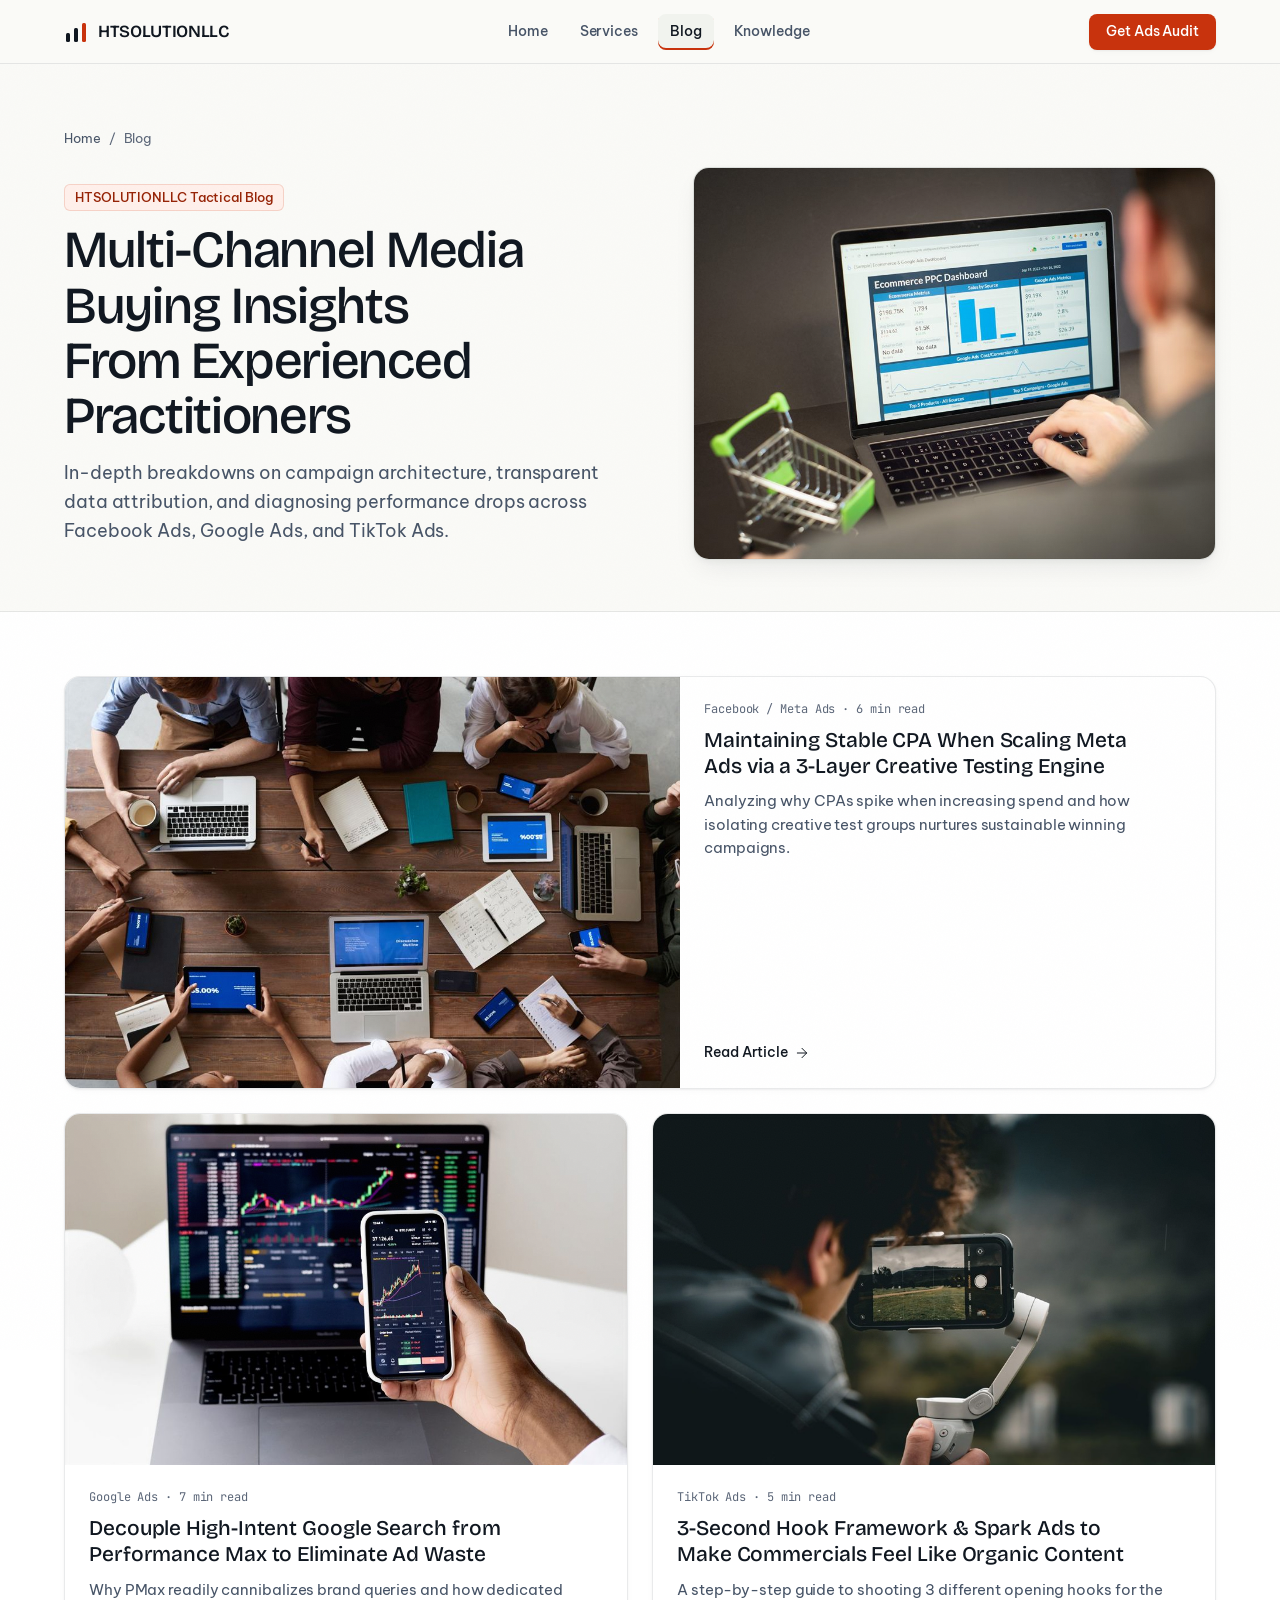
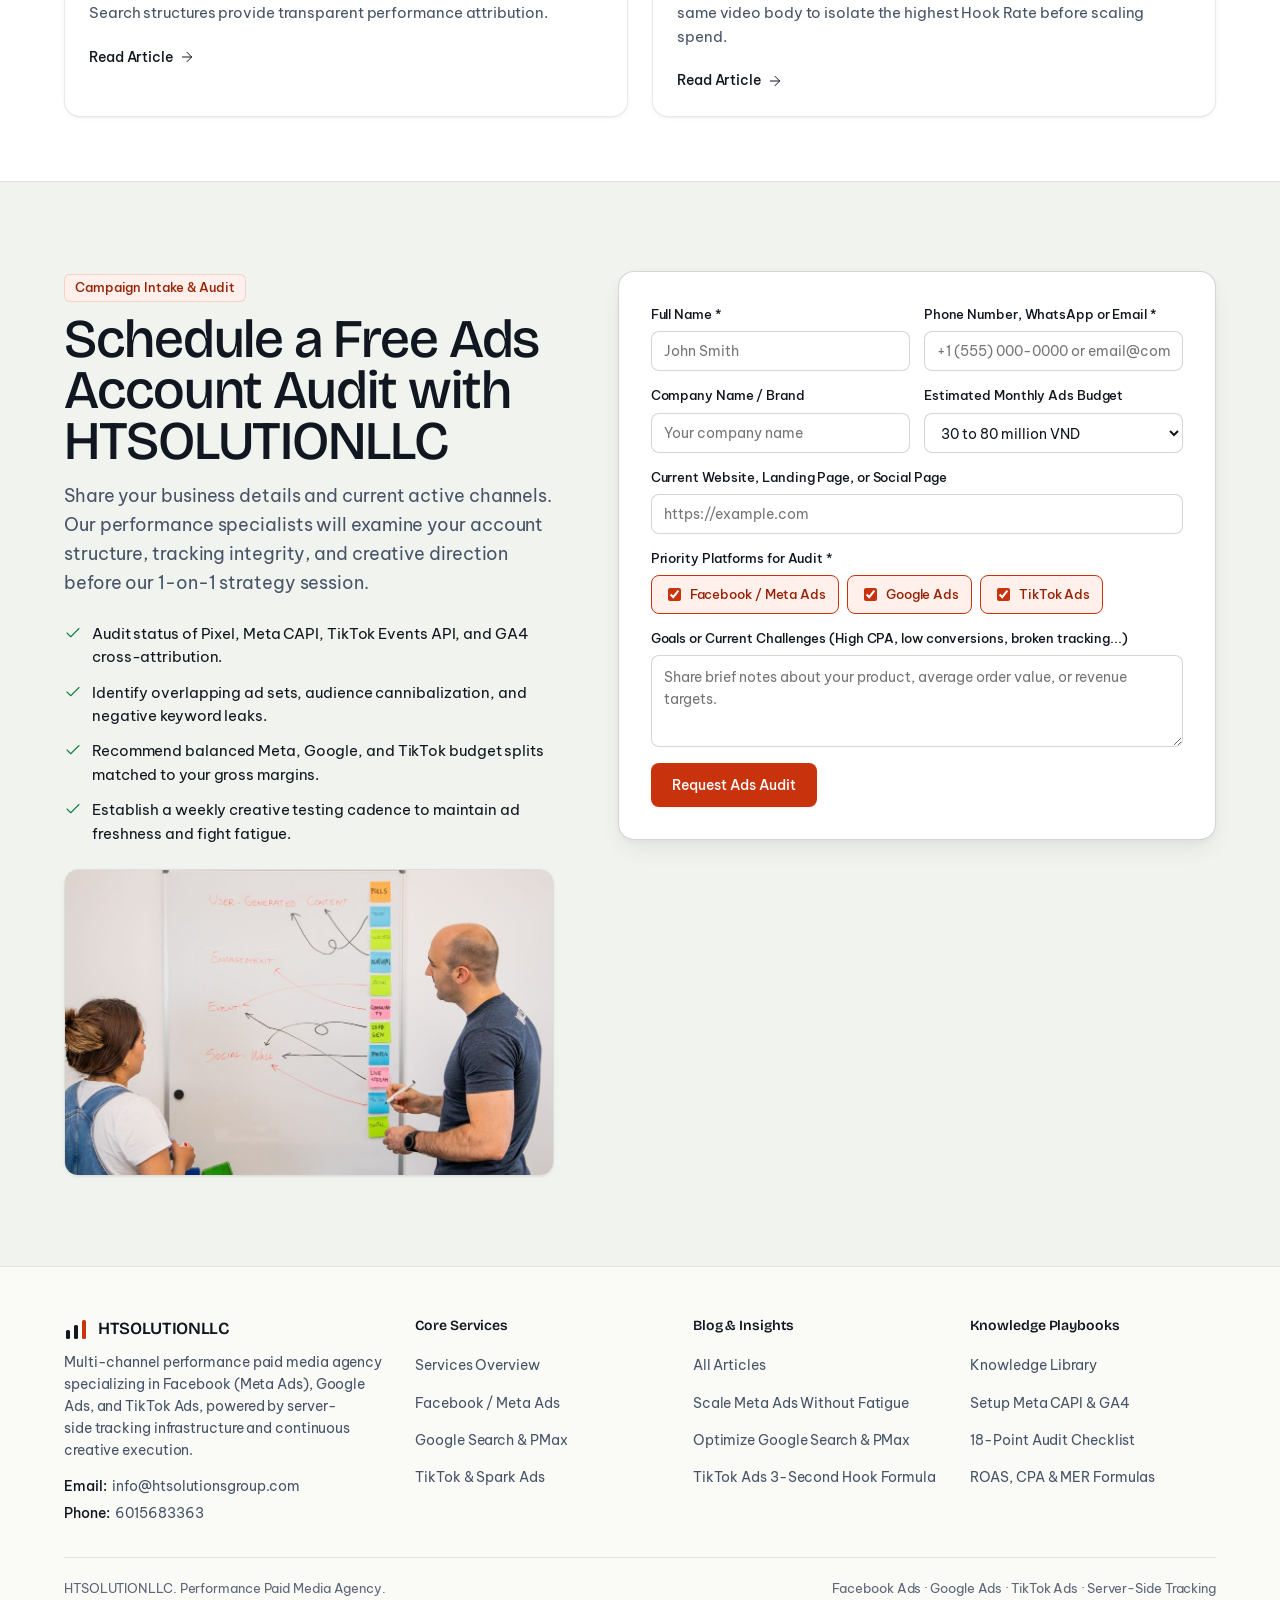
==== commit a012155c: "Translate entire website to English and refine responsive UI" ====
--- a/blog/index.html
+++ b/blog/index.html
@@ -1,10 +1,10 @@
 <!doctype html>
-<html lang="vi" data-root="..">
+<html lang="en" data-root="..">
 <head>
   <meta charset="utf-8">
   <meta name="viewport" content="width=device-width, initial-scale=1, viewport-fit=cover">
-  <title>Blog Chiến Lược Facebook, Google & TikTok Ads | HTSOLUTIONLLC</title>
-  <meta name="description" content="Bài viết thực chiến từ đội ngũ HTSOLUTIONLLC về scale Meta Ads, tối ưu Google Search/PMax và xây dựng video TikTok Ads.">
+  <title>Strategic Facebook, Google &amp; TikTok Ads Blog | HTSOLUTIONLLC</title>
+  <meta name="description" content="Tactical insights from the HTSOLUTIONLLC media buying team on scaling Meta Ads, optimizing Google Search/PMax, and building high-converting TikTok Ads.">
   <link rel="icon" href="data:image/svg+xml,<svg xmlns='http://www.w3.org/2000/svg' viewBox='0 0 32 32'><rect width='32' height='32' rx='7' fill='%23FAFAF7'/><rect x='6' y='17' width='4' height='9' rx='1.5' fill='%23101720'/><rect x='14' y='11' width='4' height='15' rx='1.5' fill='%23101720'/><rect x='22' y='6' width='4' height='20' rx='1.5' fill='%23C8330D'/></svg>">
   <link rel="preconnect" href="https://fonts.googleapis.com">
   <link rel="preconnect" href="https://fonts.gstatic.com" crossorigin>
@@ -28,52 +28,52 @@
       <span>HTSOLUTIONLLC</span>
     </a>
 
-    <nav aria-label="Điều hướng chính">
+    <nav aria-label="Main navigation">
       <ul class="ht-nav__links">
-        <li><a class="ht-nav__link" href="../index.html">Trang chủ</a></li>
-        <li><a class="ht-nav__link" href="../dich-vu/index.html">Dịch vụ</a></li>
+        <li><a class="ht-nav__link" href="../index.html">Home</a></li>
+        <li><a class="ht-nav__link" href="../dich-vu/index.html">Services</a></li>
         <li><a class="ht-nav__link" href="../blog/index.html" aria-current="page">Blog</a></li>
         <li><a class="ht-nav__link" href="../knowledge/index.html">Knowledge</a></li>
       </ul>
     </nav>
 
     <div class="ht-nav__actions">
-      <a class="ht-btn ht-btn--primary ht-btn--sm" href="#lead-form">Nhận Audit Ads</a>
-      <button type="button" class="ht-nav__toggle" aria-label="Mở menu điều hướng" aria-expanded="false" aria-controls="ht-mobile-drawer">
+      <a class="ht-btn ht-btn--primary ht-btn--sm" href="#lead-form">Get Ads Audit</a>
+      <button type="button" class="ht-nav__toggle" aria-label="Open navigation menu" aria-expanded="false" aria-controls="ht-mobile-drawer">
         <svg width="18" height="18" viewBox="0 0 24 24" fill="none" stroke="currentColor" stroke-width="1.5" stroke-linecap="round" stroke-linejoin="round" aria-hidden="true"><path d="M4 7h16"/><path d="M4 12h16"/><path d="M4 17h16"/></svg>
       </button>
     </div>
   </div>
 </header>
 
-<div id="ht-mobile-drawer" class="ht-mobile-drawer" aria-label="Menu di động">
+<div id="ht-mobile-drawer" class="ht-mobile-drawer" aria-label="Mobile navigation">
   <ul class="ht-mobile-drawer__list">
-    <li><a href="../index.html">Trang chủ</a></li>
-      <li><a href="../dich-vu/index.html">Dịch vụ</a></li>
-      <li><a href="../blog/index.html" aria-current="page">Blog</a></li>
-      <li><a href="../knowledge/index.html">Knowledge</a></li>
+    <li><a href="../index.html">Home</a></li>
+    <li><a href="../dich-vu/index.html">Services</a></li>
+    <li><a href="../blog/index.html" aria-current="page">Blog</a></li>
+    <li><a href="../knowledge/index.html">Knowledge</a></li>
   </ul>
-  <a class="ht-btn ht-btn--primary" style="width:100%" href="#lead-form">Nhận Audit Ads</a>
+  <a class="ht-btn ht-btn--primary" style="width:100%" href="#lead-form">Get Ads Audit</a>
 </div>
 <main id="top">
 
   <section class="ht-sub-hero">
     <div class="sc-wrap">
       <nav class="ht-breadcrumbs" aria-label="Breadcrumb">
-        <a href="../index.html">Trang chủ</a>
+        <a href="../index.html">Home</a>
         <span>/</span>
         <span>Blog</span>
       </nav>
       <div class="ht-sub-hero__grid">
         <div>
-          <span class="ht-kicker">Blog thực chiến HTSOLUTIONLLC</span>
-          <h1>Kinh nghiệm vận hành quảng cáo đa kênh từ đội ngũ media buyer</h1>
+          <span class="ht-kicker">HTSOLUTIONLLC Tactical Blog</span>
+          <h1>Multi-Channel Media Buying Insights From Experienced Practitioners</h1>
           <p class="sc-body">
-            Các bài phân tích chi tiết cách thiết lập chiến dịch, đọc chỉ số trung thực và xử lý tình huống tụt hiệu suất trên Facebook Ads, Google Ads và TikTok Ads.
+            In-depth breakdowns on campaign architecture, transparent data attribution, and diagnosing performance drops across Facebook Ads, Google Ads, and TikTok Ads.
           </p>
         </div>
         <div class="ht-figure__frame">
-          <img src="../assets/images/ecommerce-growth.jpg" width="1000" height="667" alt="Góc nhìn qua vai chuyên viên đang xem báo cáo Ecommerce PPC Dashboard trên laptop cạnh mô hình xe đẩy" >
+          <img src="../assets/images/ecommerce-growth.jpg" width="1000" height="667" alt="Over-the-shoulder view of a specialist analyzing an Ecommerce PPC Dashboard report on a laptop beside a miniature shopping cart">
         </div>
       </div>
     </div>
@@ -83,32 +83,32 @@
     <div class="sc-wrap">
       <div class="ht-hub-grid" data-sc-in>
         <a class="ht-hub-card ht-hub-card--wide" href="../blog/scale-meta-ads-chong-bao-hoa-creative/index.html">
-          <div class="ht-hub-card__media"><img src="../assets/images/blog-meta-scale.jpg" width="1000" height="668" alt="Góc nhìn từ trên cao đội ngũ digital marketing làm việc trên laptop, máy tính bảng và điện thoại" loading="lazy"></div>
+          <div class="ht-hub-card__media"><img src="../assets/images/blog-meta-scale.jpg" width="1000" height="668" alt="Top-down view of a digital marketing team collaborating on laptops, tablets, and smartphones" loading="lazy"></div>
           <div class="ht-hub-card__body">
-            <span class="ht-meta">Facebook / Meta Ads · 6 phút đọc</span>
-            <h2>Cách giữ CPA ổn định khi tăng ngân sách Meta Ads bằng quy trình test creative 3 lớp</h2>
-            <p>Phân tích nguyên nhân CPA tăng vọt mỗi khi tăng tiền và cách tách nhóm thử nghiệm nội dung để nuôi dưỡng chiến dịch thắng lâu dài.</p>
-            <span class="ht-rail__go">Đọc bài viết <svg width="16" height="16" viewBox="0 0 24 24" fill="none" stroke="currentColor" stroke-width="1.5" stroke-linecap="round" stroke-linejoin="round" aria-hidden="true"><path d="M5 12h14"/><path d="m12 5 7 7-7 7"/></svg></span>
+            <span class="ht-meta">Facebook / Meta Ads · 6 min read</span>
+            <h2>Maintaining Stable CPA When Scaling Meta Ads via a 3-Layer Creative Testing Engine</h2>
+            <p>Analyzing why CPAs spike when increasing spend and how isolating creative test groups nurtures sustainable winning campaigns.</p>
+            <span class="ht-rail__go">Read Article <svg width="16" height="16" viewBox="0 0 24 24" fill="none" stroke="currentColor" stroke-width="1.5" stroke-linecap="round" stroke-linejoin="round" aria-hidden="true"><path d="M5 12h14"/><path d="m12 5 7 7-7 7"/></svg></span>
           </div>
         </a>
 
         <a class="ht-hub-card" href="../blog/toi-uu-google-search-pmax-cho-doanh-nghiep/index.html">
-          <div class="ht-hub-card__media"><img src="../assets/images/blog-google-pmax.jpg" width="1000" height="632" alt="Bàn làm việc trắng với MacBook Pro và điện thoại hiển thị đồng bộ biểu đồ hiệu suất" loading="lazy"></div>
+          <div class="ht-hub-card__media"><img src="../assets/images/blog-google-pmax.jpg" width="1000" height="632" alt="White desk setup with MacBook Pro and smartphone displaying synchronized performance charts" loading="lazy"></div>
           <div class="ht-hub-card__body">
-            <span class="ht-meta">Google Ads · 7 phút đọc</span>
-            <h3>Tách Google Search chuẩn ý định khỏi Performance Max để chặn lãng phí ngân sách</h3>
-            <p>Vì sao PMax dễ ăn vào từ khóa thương hiệu và phương pháp tách Search riêng giúp đo lường hiệu quả thực tế của từng nhóm.</p>
-            <span class="ht-rail__go">Đọc bài viết <svg width="16" height="16" viewBox="0 0 24 24" fill="none" stroke="currentColor" stroke-width="1.5" stroke-linecap="round" stroke-linejoin="round" aria-hidden="true"><path d="M5 12h14"/><path d="m12 5 7 7-7 7"/></svg></span>
+            <span class="ht-meta">Google Ads · 7 min read</span>
+            <h3>Decouple High-Intent Google Search from Performance Max to Eliminate Ad Waste</h3>
+            <p>Why PMax readily cannibalizes brand queries and how dedicated Search structures provide transparent performance attribution.</p>
+            <span class="ht-rail__go">Read Article <svg width="16" height="16" viewBox="0 0 24 24" fill="none" stroke="currentColor" stroke-width="1.5" stroke-linecap="round" stroke-linejoin="round" aria-hidden="true"><path d="M5 12h14"/><path d="m12 5 7 7-7 7"/></svg></span>
           </div>
         </a>
 
         <a class="ht-hub-card" href="../blog/tiktok-ads-3-giay-hook-va-spark-ads/index.html">
-          <div class="ht-hub-card__media"><img src="../assets/images/blog-tiktok-hook.jpg" width="1000" height="563" alt="Cảnh quay cận qua vai nhà sáng tạo đang ghi hình bằng điện thoại gắn trên gimbal cầm tay" loading="lazy"></div>
+          <div class="ht-hub-card__media"><img src="../assets/images/blog-tiktok-hook.jpg" width="1000" height="563" alt="Over-the-shoulder shot of a creator filming with a smartphone mounted on a handheld gimbal" loading="lazy"></div>
           <div class="ht-hub-card__body">
-            <span class="ht-meta">TikTok Ads · 5 phút đọc</span>
-            <h3>Công thức 3 giây Hook đầu và Spark Ads giúp video quảng cáo tự nhiên như nội dung thật</h3>
-            <p>Hướng dẫn quay 3 đoạn mở đầu cho cùng một thân video để tìm ra góc tiếp cận có Hook Rate cao nhất trước khi đẩy tiền.</p>
-            <span class="ht-rail__go">Đọc bài viết <svg width="16" height="16" viewBox="0 0 24 24" fill="none" stroke="currentColor" stroke-width="1.5" stroke-linecap="round" stroke-linejoin="round" aria-hidden="true"><path d="M5 12h14"/><path d="m12 5 7 7-7 7"/></svg></span>
+            <span class="ht-meta">TikTok Ads · 5 min read</span>
+            <h3>3-Second Hook Framework &amp; Spark Ads to Make Commercials Feel Like Organic Content</h3>
+            <p>A step-by-step guide to shooting 3 different opening hooks for the same video body to isolate the highest Hook Rate before scaling spend.</p>
+            <span class="ht-rail__go">Read Article <svg width="16" height="16" viewBox="0 0 24 24" fill="none" stroke="currentColor" stroke-width="1.5" stroke-linecap="round" stroke-linejoin="round" aria-hidden="true"><path d="M5 12h14"/><path d="m12 5 7 7-7 7"/></svg></span>
           </div>
         </a>
       </div>
@@ -118,21 +118,21 @@
 <section id="lead-form" class="ht-lead-section">
   <div class="sc-wrap ht-lead-grid">
     <div data-sc-in>
-      <span class="ht-kicker">Tiếp nhận hồ sơ chiến dịch</span>
-      <h2 class="sc-display sc-display--md" style="margin-top:12px;">Đặt lịch Audit tài khoản Ads miễn phí cùng HTSOLUTIONLLC</h2>
+      <span class="ht-kicker">Campaign Intake &amp; Audit</span>
+      <h2 class="sc-display sc-display--md" style="margin-top:12px;">Schedule a Free Ads Account Audit with HTSOLUTIONLLC</h2>
       <p class="sc-body" style="margin-top:14px;">
-        Điền thông tin doanh nghiệp và kênh quảng cáo bạn đang triển khai. Chuyên viên Performance của HTSOLUTIONLLC sẽ rà soát cấu trúc tài khoản, dữ liệu đo lường và định hướng sáng tạo trước buổi trao đổi trực tiếp.
+        Share your business details and current active channels. Our performance specialists will examine your account structure, tracking integrity, and creative direction before our 1-on-1 strategy session.
       </p>
 
       <ul class="ht-lead-checklist">
-        <li><svg width="18" height="18" viewBox="0 0 24 24" fill="none" stroke="currentColor" stroke-width="1.5" stroke-linecap="round" stroke-linejoin="round" aria-hidden="true"><path d="M20 6 9 17l-5-5"/></svg><span>Kiểm tra tình trạng Pixel, Meta CAPI, TikTok Events API và đối soát GA4.</span></li>
-        <li><svg width="18" height="18" viewBox="0 0 24 24" fill="none" stroke="currentColor" stroke-width="1.5" stroke-linecap="round" stroke-linejoin="round" aria-hidden="true"><path d="M20 6 9 17l-5-5"/></svg><span>Rà soát cấu trúc nhóm chiến dịch đang trùng tệp hoặc lãng phí từ khóa rác.</span></li>
-        <li><svg width="18" height="18" viewBox="0 0 24 24" fill="none" stroke="currentColor" stroke-width="1.5" stroke-linecap="round" stroke-linejoin="round" aria-hidden="true"><path d="M20 6 9 17l-5-5"/></svg><span>Đề xuất tỷ trọng ngân sách Meta, Google, TikTok phù hợp biên lợi nhuận thực tế.</span></li>
-        <li><svg width="18" height="18" viewBox="0 0 24 24" fill="none" stroke="currentColor" stroke-width="1.5" stroke-linecap="round" stroke-linejoin="round" aria-hidden="true"><path d="M20 6 9 17l-5-5"/></svg><span>Kế hoạch test creative theo chu kỳ tuần để duy trì độ tươi của quảng cáo.</span></li>
+        <li><svg width="18" height="18" viewBox="0 0 24 24" fill="none" stroke="currentColor" stroke-width="1.5" stroke-linecap="round" stroke-linejoin="round" aria-hidden="true"><path d="M20 6 9 17l-5-5"/></svg><span>Audit status of Pixel, Meta CAPI, TikTok Events API, and GA4 cross-attribution.</span></li>
+        <li><svg width="18" height="18" viewBox="0 0 24 24" fill="none" stroke="currentColor" stroke-width="1.5" stroke-linecap="round" stroke-linejoin="round" aria-hidden="true"><path d="M20 6 9 17l-5-5"/></svg><span>Identify overlapping ad sets, audience cannibalization, and negative keyword leaks.</span></li>
+        <li><svg width="18" height="18" viewBox="0 0 24 24" fill="none" stroke="currentColor" stroke-width="1.5" stroke-linecap="round" stroke-linejoin="round" aria-hidden="true"><path d="M20 6 9 17l-5-5"/></svg><span>Recommend balanced Meta, Google, and TikTok budget splits matched to your gross margins.</span></li>
+        <li><svg width="18" height="18" viewBox="0 0 24 24" fill="none" stroke="currentColor" stroke-width="1.5" stroke-linecap="round" stroke-linejoin="round" aria-hidden="true"><path d="M20 6 9 17l-5-5"/></svg><span>Establish a weekly creative testing cadence to maintain ad freshness and fight fatigue.</span></li>
       </ul>
 
       <figure class="ht-lead-photo" style="margin:0;">
-        <img src="../assets/images/strategy-whiteboard.jpg" width="1000" height="667" alt="Hai chiến lược gia đang sắp xếp phễu nội dung và quy trình mạng xã hội bằng giấy ghi chú trên bảng trắng" loading="lazy">
+        <img src="../assets/images/strategy-whiteboard.jpg" width="1000" height="667" alt="Two strategists organizing content funnels and social media workflows using sticky notes on a whiteboard" loading="lazy">
       </figure>
     </div>
 
@@ -140,32 +140,33 @@
       <form id="ht-lead-form-el" action="#lead-form" method="POST" novalidate>
         <div class="ht-form-grid">
           <div class="ht-field">
-            <label for="lead-name">Họ và tên *</label>
-            <input class="ht-input" id="lead-name" name="name" type="text" autocomplete="name" required placeholder="Nguyễn Minh Tuấn">
-          </div>
-          <div class="ht-field">
-            <label for="lead-contact">Số điện thoại / Zalo hoặc Email *</label>
-            <input class="ht-input" id="lead-contact" name="contact" type="text" required placeholder="090x xxx xxx hoặc email@congty.vn">
-          </div>
-          <div class="ht-field">
-            <label for="lead-company">Tên công ty / Thương hiệu</label>
-            <input class="ht-input" id="lead-company" name="company" type="text" autocomplete="organization" placeholder="Tên doanh nghiệp của bạn">
-          </div>
-          <div class="ht-field">
-            <label for="lead-budget">Ngân sách Ads dự kiến / tháng</label>
+            <label for="lead-name">Full Name *</label>
+            <input class="ht-input" id="lead-name" name="name" type="text" autocomplete="name" required placeholder="John Smith">
+          </div>
+          <div class="ht-field">
+            <label for="lead-contact">Phone Number, WhatsApp or Email *</label>
+            <input class="ht-input" id="lead-contact" name="contact" type="text" required placeholder="+1 (555) 000-0000 or email@company.com">
+          </div>
+          <div class="ht-field">
+            <label for="lead-company">Company Name / Brand</label>
+            <input class="ht-input" id="lead-company" name="company" type="text" autocomplete="organization" placeholder="Your company name">
+          </div>
+          <div class="ht-field">
+            <label for="lead-budget">Estimated Monthly Ads Budget</label>
             <select class="ht-select" id="lead-budget" name="budget">
-              <option value="15-30">15 đến 30 triệu VNĐ</option>
-              <option value="30-80" selected>30 đến 80 triệu VNĐ</option>
-              <option value="80-200">80 đến 200 triệu VNĐ</option>
-              <option value="200+">Trên 200 triệu VNĐ</option>
+              <option value="5-15">Under 15 million VND</option>
+              <option value="15-30">15 to 30 million VND</option>
+              <option value="30-80" selected>30 to 80 million VND</option>
+              <option value="80-200">80 to 200 million VND</option>
+              <option value="200+">Over 200 million VND</option>
             </select>
           </div>
           <div class="ht-field ht-form-full">
-            <label for="lead-url">Website, Landing Page hoặc Fanpage đang chạy</label>
-            <input class="ht-input" id="lead-url" name="url" type="url" placeholder="https://example.vn">
+            <label for="lead-url">Current Website, Landing Page, or Social Page</label>
+            <input class="ht-input" id="lead-url" name="url" type="url" placeholder="https://example.com">
           </div>
           <div class="ht-field ht-form-full">
-            <label>Nền tảng muốn ưu tiên Audit *</label>
+            <label>Priority Platforms for Audit *</label>
             <div class="ht-check-group">
               <label class="ht-chip-check"><input type="checkbox" name="channels" value="meta" checked> Facebook / Meta Ads</label>
               <label class="ht-chip-check"><input type="checkbox" name="channels" value="google" checked> Google Ads</label>
@@ -173,15 +174,13 @@
             </div>
           </div>
           <div class="ht-field ht-form-full">
-            <label for="lead-notes">Mục tiêu hoặc vấn đề đang gặp (CPA cao, thiếu đơn, mất tracking...)</label>
-            <textarea class="ht-textarea" id="lead-notes" name="notes" placeholder="Chia sẻ ngắn về sản phẩm, giá bán trung bình hoặc mục tiêu doanh thu bạn hướng đến."></textarea>
+            <label for="lead-notes">Goals or Current Challenges (High CPA, low conversions, broken tracking...)</label>
+            <textarea class="ht-textarea" id="lead-notes" name="notes" placeholder="Share brief notes about your product, average order value, or revenue targets."></textarea>
           </div>
         </div>
 
         <div class="ht-form-actions">
-          <button type="submit" class="ht-btn ht-btn--primary">Nhận Audit Ads</button>
-          <button type="button" id="ht-download-brief" class="ht-btn ht-btn--secondary" hidden><svg width="16" height="16" viewBox="0 0 24 24" fill="none" stroke="currentColor" stroke-width="1.5" stroke-linecap="round" stroke-linejoin="round" aria-hidden="true"><path d="M12 3v12"/><path d="m7 10 5 5 5-5"/><path d="M5 21h14"/></svg> Tải Brief (.txt)</button>
-          <button type="button" id="ht-copy-brief" class="ht-btn ht-btn--secondary" hidden>Sao chép tóm tắt</button>
+          <button type="submit" class="ht-btn ht-btn--primary">Request Ads Audit</button>
         </div>
 
         <div id="ht-lead-status" class="ht-form-status" role="status" aria-live="polite"></div>
@@ -204,14 +203,18 @@
           <span>HTSOLUTIONLLC</span>
         </div>
         <p class="sc-body" style="font-size:13.5px;">
-          Agency chuyên triển khai quảng cáo hiệu suất đa kênh trên Facebook (Meta Ads), Google Ads và TikTok Ads, gắn liền hạ tầng đo lường server-side và sản xuất creative thực chiến.
+          Multi-channel performance paid media agency specializing in Facebook (Meta Ads), Google Ads, and TikTok Ads, powered by server-side tracking infrastructure and continuous creative execution.
         </p>
-      </div>
-
-      <div>
-        <h4>Dịch vụ nền tảng</h4>
+        <ul class="ht-footer__contact">
+          <li><span>Email:</span> <a href="mailto:info@htsolutionsgroup.com">info@htsolutionsgroup.com</a></li>
+          <li><span>Phone:</span> <a href="tel:6015683363">6015683363</a></li>
+        </ul>
+      </div>
+
+      <div>
+        <h4>Core Services</h4>
         <ul>
-          <li><a href="../dich-vu/index.html">Tổng quan Dịch vụ Ads</a></li>
+          <li><a href="../dich-vu/index.html">Services Overview</a></li>
           <li><a href="../dich-vu/facebook-ads/index.html">Facebook / Meta Ads</a></li>
           <li><a href="../dich-vu/google-ads/index.html">Google Search &amp; PMax</a></li>
           <li><a href="../dich-vu/tiktok-ads/index.html">TikTok &amp; Spark Ads</a></li>
@@ -219,22 +222,22 @@
       </div>
 
       <div>
-        <h4>Blog chuyên đề</h4>
+        <h4>Blog &amp; Insights</h4>
         <ul>
-          <li><a href="../blog/index.html">Tất cả bài viết</a></li>
-          <li><a href="../blog/scale-meta-ads-chong-bao-hoa-creative/index.html">Scale Meta Ads chống bão hòa</a></li>
-          <li><a href="../blog/toi-uu-google-search-pmax-cho-doanh-nghiep/index.html">Tối ưu Google Search &amp; PMax</a></li>
-          <li><a href="../blog/tiktok-ads-3-giay-hook-va-spark-ads/index.html">Công thức Hook 3s TikTok Ads</a></li>
-        </ul>
-      </div>
-
-      <div>
-        <h4>Knowledge Playbook</h4>
+          <li><a href="../blog/index.html">All Articles</a></li>
+          <li><a href="../blog/scale-meta-ads-chong-bao-hoa-creative/index.html">Scale Meta Ads Without Fatigue</a></li>
+          <li><a href="../blog/toi-uu-google-search-pmax-cho-doanh-nghiep/index.html">Optimize Google Search &amp; PMax</a></li>
+          <li><a href="../blog/tiktok-ads-3-giay-hook-va-spark-ads/index.html">TikTok Ads 3-Second Hook Formula</a></li>
+        </ul>
+      </div>
+
+      <div>
+        <h4>Knowledge Playbooks</h4>
         <ul>
-          <li><a href="../knowledge/index.html">Thư viện Knowledge</a></li>
-          <li><a href="../knowledge/huong-dan-meta-capi-va-ga4-server-side/index.html">Thiết lập Meta CAPI &amp; GA4</a></li>
-          <li><a href="../knowledge/checklist-audit-tai-khoan-quang-cao-3-kenh/index.html">Checklist Audit 18 điểm</a></li>
-          <li><a href="../knowledge/cong-thuc-tinh-roas-cpa-mer-truoc-khi-scale/index.html">Công thức ROAS, CPA &amp; MER</a></li>
+          <li><a href="../knowledge/index.html">Knowledge Library</a></li>
+          <li><a href="../knowledge/huong-dan-meta-capi-va-ga4-server-side/index.html">Setup Meta CAPI &amp; GA4</a></li>
+          <li><a href="../knowledge/checklist-audit-tai-khoan-quang-cao-3-kenh/index.html">18-Point Audit Checklist</a></li>
+          <li><a href="../knowledge/cong-thuc-tinh-roas-cpa-mer-truoc-khi-scale/index.html">ROAS, CPA &amp; MER Formulas</a></li>
         </ul>
       </div>
     </div>
@@ -245,25 +248,6 @@
     </div>
   </div>
 </footer>
-
-<aside class="ht-trace" aria-label="Thanh theo dõi kênh ưu tiên">
-  <div class="ht-trace__inner">
-    <div class="ht-trace__left">
-      <svg class="ht-trace__svg" viewBox="0 0 96 20" fill="none" aria-hidden="true">
-        <line x1="8" y1="10" x2="88" y2="10" stroke="rgba(16,23,32,0.14)" stroke-width="2" stroke-linecap="round"/>
-        <path data-trace-path d="M8 10 Q 30 3, 48 10 T 88 10" stroke="#C8330D" stroke-width="2" fill="none" stroke-linecap="round"/>
-        <circle data-trace-dot cx="8" cy="10" r="3.5" fill="#101720"/>
-      </svg>
-      <span class="ht-trace__status" data-trace-status>Đang theo dõi: Hệ sinh thái 3 kênh (Meta + Google + TikTok)</span>
-    </div>
-    <div class="ht-trace__pills" role="group" aria-label="Chọn kênh ưu tiên đồng bộ vào form">
-      <button type="button" class="ht-trace__btn" data-trace-channel="all" aria-pressed="true">3 Kênh</button>
-      <button type="button" class="ht-trace__btn" data-trace-channel="meta" aria-pressed="false">Meta</button>
-      <button type="button" class="ht-trace__btn" data-trace-channel="google" aria-pressed="false">Google</button>
-      <button type="button" class="ht-trace__btn" data-trace-channel="tiktok" aria-pressed="false">TikTok</button>
-    </div>
-  </div>
-</aside>
 
 <script src="../assets/js/scrollcraft.js"></script>
 <script src="../assets/js/site.js"></script>
--- a/assets/css/site.css
+++ b/assets/css/site.css
@@ -43,7 +43,6 @@
   --sc-edge: inset 0 1px 0 rgba(255, 255, 255, 0.85);
 
   --ht-nav-h: 64px;
-  --ht-trace-h: 44px;
   --ht-ease: cubic-bezier(0.22, 1, 0.36, 1);
 }
 
@@ -244,6 +243,10 @@
 
 .ht-mobile-drawer.is-open { display: block; }
 
+@media (min-width: 861px) {
+  .ht-mobile-drawer.is-open { display: none; }
+}
+
 .ht-mobile-drawer__list {
   list-style: none;
   margin: 0 0 16px;
@@ -597,7 +600,7 @@
 
 .ht-peak__stage {
   padding-top: calc(var(--ht-nav-h) + 12px);
-  padding-bottom: calc(var(--ht-trace-h) + 16px);
+  padding-bottom: 20px;
   display: flex;
   align-items: center;
 }
@@ -684,7 +687,7 @@
   overflow: hidden;
   border: 1px solid var(--sc-hairline);
   aspect-ratio: 16 / 9;
-  max-height: clamp(160px, 25vh, 240px);
+  max-height: clamp(130px, 21vh, 220px);
   background: var(--ht-surface-alt);
 }
 
@@ -956,6 +959,19 @@
   scroll-margin-top: calc(var(--ht-nav-h) + 16px);
 }
 
+#peak-act,
+#channel-matrix,
+.ht-form-card {
+  scroll-margin-top: calc(var(--ht-nav-h) + 16px);
+}
+
+.ht-input.is-synced,
+.ht-select.is-synced,
+.ht-textarea.is-synced {
+  border-color: var(--sc-accent);
+  box-shadow: 0 0 0 3px rgba(200, 51, 13, 0.14);
+}
+
 .ht-lead-grid {
   display: grid;
   grid-template-columns: minmax(0, 0.9fr) minmax(0, 1.1fr);
@@ -1075,7 +1091,7 @@
   background: var(--sc-canvas);
   border-top: 1px solid var(--sc-hairline);
   padding-top: 48px;
-  padding-bottom: calc(var(--ht-trace-h) + 40px);
+  padding-bottom: 48px;
 }
 
 .ht-footer__grid {
@@ -1107,6 +1123,25 @@
   text-decoration: none;
 }
 
+.ht-footer .ht-footer__contact {
+  margin-top: 14px;
+  gap: 6px;
+}
+
+.ht-footer__contact li {
+  display: flex;
+  flex-wrap: wrap;
+  align-items: baseline;
+  gap: 6px;
+  font-size: 13.5px;
+  color: var(--sc-ink-soft);
+}
+
+.ht-footer__contact span {
+  font-weight: 500;
+  color: var(--sc-ink);
+}
+
 @media (hover: hover) and (pointer: fine) {
   .ht-footer a:hover { color: var(--sc-accent); }
 }
@@ -1119,78 +1154,6 @@
   gap: 12px;
   font-size: 13px;
   color: var(--ht-ink-muted);
-}
-
-/* ---------------------------------------------------------- Signature Move: Live Channel Trace Bar -- */
-.ht-trace {
-  position: fixed;
-  left: 0; right: 0; bottom: 0;
-  height: var(--ht-trace-h);
-  z-index: 65;
-  background: rgba(255, 255, 255, 0.94);
-  backdrop-filter: blur(8px);
-  -webkit-backdrop-filter: blur(8px);
-  border-top: 1px solid var(--sc-hairline-strong);
-  display: flex;
-  align-items: center;
-}
-
-.ht-trace__inner {
-  width: 100%;
-  max-width: var(--sc-maxw);
-  margin-inline: auto;
-  padding-inline: var(--sc-gutter);
-  display: flex;
-  align-items: center;
-  justify-content: space-between;
-  gap: 16px;
-}
-
-.ht-trace__left {
-  display: flex;
-  align-items: center;
-  gap: 12px;
-  min-width: 0;
-}
-
-.ht-trace__svg {
-  width: 96px;
-  height: 20px;
-  flex-shrink: 0;
-}
-
-.ht-trace__status {
-  font-size: 12.5px;
-  color: var(--sc-ink-soft);
-  white-space: nowrap;
-  overflow: hidden;
-  text-overflow: ellipsis;
-}
-
-.ht-trace__pills {
-  display: flex;
-  align-items: center;
-  gap: 6px;
-}
-
-.ht-trace__btn {
-  height: 28px;
-  padding: 0 10px;
-  border-radius: 6px;
-  border: 1px solid var(--sc-hairline);
-  background: var(--sc-canvas);
-  color: var(--sc-ink-soft);
-  font-size: 12px;
-  font-weight: 500;
-  cursor: pointer;
-  white-space: nowrap;
-  transition: background-color 120ms var(--ht-ease), color 120ms var(--ht-ease), border-color 120ms var(--ht-ease);
-}
-
-.ht-trace__btn[aria-pressed="true"] {
-  background: var(--ht-accent-soft);
-  border-color: var(--sc-accent);
-  color: var(--ht-accent-ink-deep);
 }
 
 /* ---------------------------------------------------------- Subpage Editorial Layouts -- */
@@ -1387,6 +1350,30 @@
 }
 
 /* ---------------------------------------------------------- Responsive Mobile Art Direction -- */
+@media (min-width: 961px) and (max-height: 760px) {
+  .ht-peak__stage {
+    padding-top: calc(var(--ht-nav-h) + 8px);
+    padding-bottom: 12px;
+  }
+
+  .ht-panel {
+    padding: 16px 20px;
+    gap: 10px;
+  }
+
+  .ht-stage-photo {
+    max-height: 128px;
+  }
+
+  .ht-spec-cell {
+    padding: 8px 12px;
+  }
+
+  .ht-calc__results {
+    padding: 12px 14px;
+  }
+}
+
 @media (max-width: 960px) {
   .ht-workbench,
   .ht-split,
@@ -1430,7 +1417,7 @@
     flex-direction: column;
     justify-content: flex-start;
     padding-top: calc(var(--ht-nav-h) + 18px);
-    padding-bottom: calc(var(--ht-trace-h) + 12px);
+    padding-bottom: 24px;
     gap: 14px;
   }
 
@@ -1479,15 +1466,6 @@
     height: 46%;
   }
 
-  .ht-trace__svg,
-  .ht-trace__status {
-    display: none;
-  }
-
-  .ht-trace__inner {
-    justify-content: center;
-  }
-
   .ht-hub-grid {
     grid-template-columns: 1fr;
   }
@@ -1520,17 +1498,18 @@
     width: 80px;
     height: 60px;
   }
-
-  .ht-trace__btn {
-    padding: 0 8px;
-    font-size: 11.5px;
-  }
 }
 
 /* Reduced motion: clean settled layout, horizontal overflow rail */
 @media (prefers-reduced-motion: reduce) {
+  .ht-pan-act {
+    height: auto !important;
+  }
   .ht-pan-stage {
+    position: relative;
+    height: auto;
     overflow-x: auto;
+    padding-block: 48px;
   }
   .ht-plane,
   .ht-btn,
